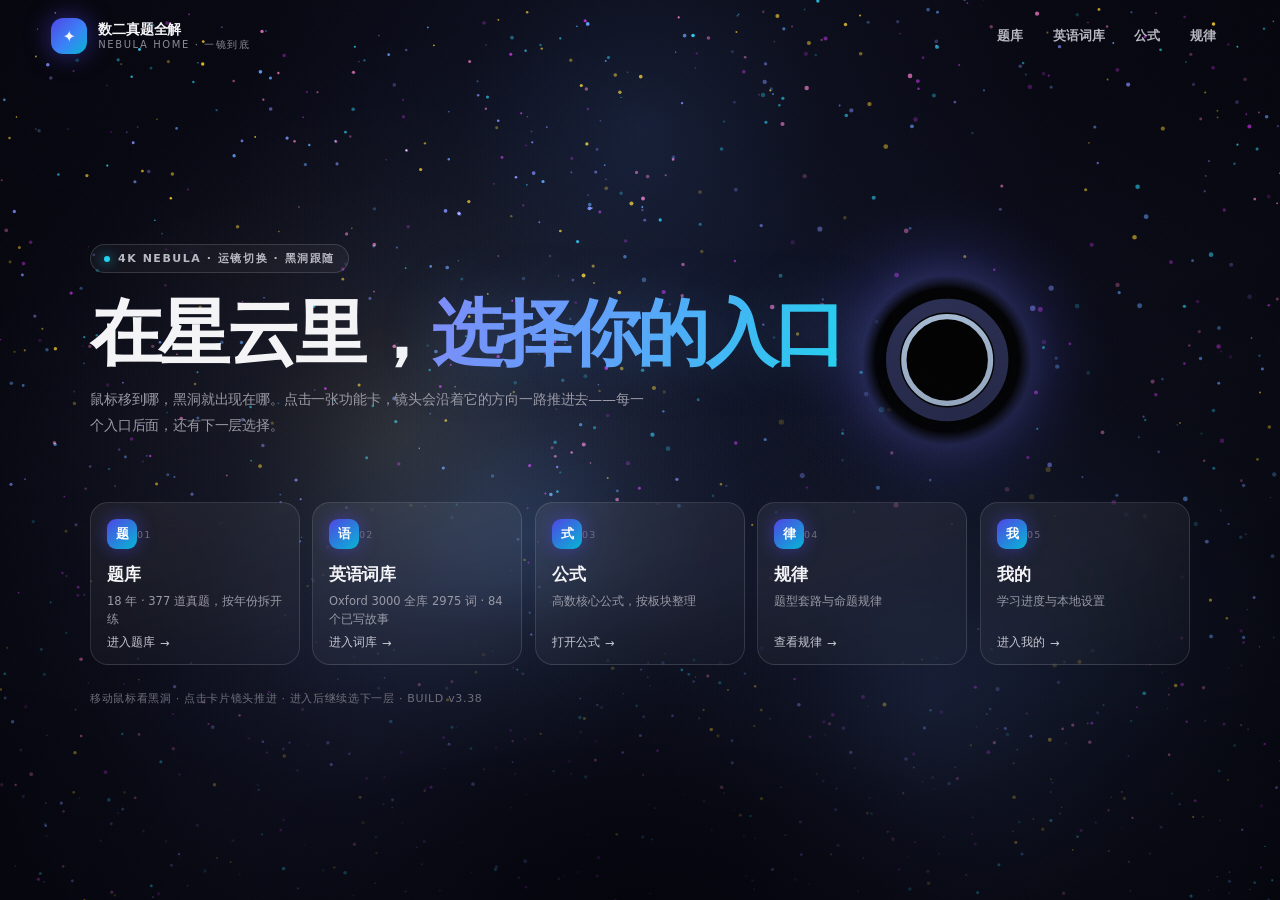
==== index.html @ bc9aef11 "update index.html" ====
﻿<!DOCTYPE html>
<html lang="zh-CN" data-theme="light" data-page-node-id="pwGLuGj4vZ8N4GtCxxHMiA">
<head data-page-node-id="gFS3rvq6ZfUEFjw7KSzPWn">
<meta charset="utf-8" data-page-node-id="GOS2fSkuzOBIo9ct5Fg2ix">
<script>
/* 首屏前应用品牌色，避免闪烁 */
try {
  var _r = localStorage.getItem('m2:ramp') || 'blue';
  document.documentElement.setAttribute('data-ramp', _r);
} catch (e) {}
</script>
<meta name="viewport" content="width=device-width,initial-scale=1,viewport-fit=cover,maximum-scale=1,user-scalable=no" data-page-node-id="2ZD0HTpYy9oUBCKgi2vy7E">
<meta name="theme-color" content="#F2F3F7" media="(prefers-color-scheme: light)" data-page-node-id="c2H9LJToaE8vhEKesCSxKH">
<meta name="theme-color" content="#000000" media="(prefers-color-scheme: dark)" data-page-node-id="i9DZph0P4dvnec9oAkMfem">
<meta name="apple-mobile-web-app-capable" content="yes" data-page-node-id="YOXAx83RA9HULzvr9KgK9o">
<meta name="apple-mobile-web-app-status-bar-style" content="default" data-page-node-id="5bymIeNZ6cUl89s6VFLykz">
<meta name="apple-mobile-web-app-title" content="数二真题" data-page-node-id="IDB2tzeprDj83qZpqayizY">
<meta name="format-detection" content="telephone=no" data-page-node-id="strEzTBV36GsEJBGzAsiQL">
<link rel="manifest" href="manifest.webmanifest" data-page-node-id="ENcnrc47eOpm3nzsFr4ufQ">
<link rel="apple-touch-icon" href="icon-180.png" data-page-node-id="adg3hc7WQvozhEjFHnbfkm">
<link rel="icon" href="icon-192.png" data-page-node-id="mNuWciq0r2tAoCzW98dOAV">
<title>数二真题全解</title>
<script src="deploy-mode.js"></script>
<script src="clean-url.js"></script>
<link rel="stylesheet" href="app.css" data-page-node-id="Y8EyH4viP9egMIhGjS7DBC">
<link rel="stylesheet" href="solver.css">
<link rel="stylesheet" href="solver-kb.css">
<link rel="stylesheet" href="problem-parse.css">
<link rel="stylesheet" href="ocr.css">
<link rel="stylesheet" href="ocr-proof.css">
<link rel="stylesheet" href="web.css">
<link rel="stylesheet" href="brand.css">
<link rel="stylesheet" href="tiku.css">
</head>
<body data-page-node-id="tKnbgTC3YgzZ5oI8AJeSBd">

<div id="app" data-page-node-id="ljxzcgISl9jbvaRBHnMYr1">

  <!-- ============ 顶部栏 ============ -->
  <header class="topbar" id="topbar" data-page-node-id="spyKovh9eLChLfXtSLlGRz">
    <div class="tb-row" data-page-node-id="mnscSUGHRKG6zFJ2EXZ8WC">
      <div class="tb-title" data-page-node-id="KhhY293XE8ljOBdDLp7WZl">
        <h1 id="pageTitle" data-page-node-id="cmwTQGFJoBJBdDs4rxyG3T">题库</h1>
        <p id="pageSub" data-page-node-id="SBGOBO9GOFha5SS5Kn2N6q">加载中…</p>
      </div>
      <button class="tb-btn" id="btnTheme" aria-label="切换主题" data-page-node-id="fboaUyZQ48b7Alot1Gs5rv">
        <svg class="ic-moon" viewBox="0 0 24 24" width="19" height="19" fill="none" stroke="currentColor" stroke-width="1.8" stroke-linecap="round" data-page-node-id="SK7XYL0eHnpjFV1aaklPEo">
          <path d="M21 12.8A9 9 0 1 1 11.2 3a7 7 0 0 0 9.8 9.8z" data-page-node-id="VlTciKv04JUmIUfifWeYzb"/>
        </svg>
        <svg class="ic-sun" viewBox="0 0 24 24" width="19" height="19" fill="none" stroke="currentColor" stroke-width="1.8" stroke-linecap="round" data-page-node-id="eKeiTT6FehJIBoY1AGG1AP">
          <circle cx="12" cy="12" r="4.2" data-page-node-id="yld2si9AR8Q6YPB3ADLiZT"/>
          <path d="M12 2.6v2.2M12 19.2v2.2M2.6 12h2.2M19.2 12h2.2M5.3 5.3l1.6 1.6M17.1 17.1l1.6 1.6M18.7 5.3l-1.6 1.6M6.9 17.1l-1.6 1.6" data-page-node-id="YME7JAmA0DHPRMOHJ99g4N"/>
        </svg>
      </button>
    </div>
    <div class="search" id="searchWrap" data-page-node-id="jJsCpvoOArLjNuOM4GjGJp">
      <svg viewBox="0 0 24 24" width="17" height="17" fill="none" stroke="currentColor" stroke-width="2" stroke-linecap="round" data-page-node-id="7IDW5rqx34c2F9P11iWrtV">
        <circle cx="11" cy="11" r="7" data-page-node-id="0q7ZJOhPBRzKqvvpaD47rd"/><path d="M20 20l-3.2-3.2" data-page-node-id="eq7umNrUnqchHIwcAb5RRW"/>
      </svg>
      <input id="searchInput" type="search" placeholder="搜题号、题型、知识点" autocomplete="off" enterkeyhint="search" data-page-node-id="rBDXMYFuFeqK7Rr4Bg8lbZ">
      <button id="searchClear" class="s-clear" aria-label="清空" data-page-node-id="xkHBWjJSamQIoWlGkgw6Q0">×</button>
    </div>
  </header>

  <!-- ============ 主内容区 ============ -->
  <main id="main" data-page-node-id="vWDA8JAXRZrbo3fsHvGHs6">

    <!-- ---------- 题库 ---------- -->
    <section class="page" id="page-tiku" data-page-node-id="NyAR2FhqbC59LFKc0FhkxC">
      <div class="subbar" id="subBar" data-page-node-id="rXxTHodPDozqtuhtm5s1xB"></div>
      <div class="chips" id="yearChips" data-page-node-id="PpEmHBxbwbOMzUCClFsEk3"></div>
      <div class="paper-bar" id="paperBar" hidden data-page-node-id="O5xWX51NMQQoeCT0XOoTDh">
        <span id="paperInfo" data-page-node-id="7ODdqJ3L4cTC6cwiysFSPX"></span>
        <button id="btnPaper" data-page-node-id="ts0dWzAR7kOpDa2aeyJZU1">整卷模拟</button>
      </div>
      <div id="listWrap" class="list" data-page-node-id="glhMaowulmnAFkAKiYttYb"></div>
      <div class="list-end" id="listEnd" data-page-node-id="j1Ba70QbFDnivwFj4mc0UF"></div>
    </section>

    <!-- ---------- 题型分类 ---------- -->
    <section class="page" id="page-type" hidden data-page-node-id="Y5PNKTEOSindkAodnhXdW2">
      <p class="lead" id="typeLead" data-page-node-id="LRjRaodukC7GLCdCWQpivi">按题型归类，每道题上方标出它考的知识点。</p>
      <div id="typeWrap" class="acc" data-page-node-id="JwGc76Tdyh95LG9gcCBEw5"></div>
    </section>

    <!-- ---------- 公式 ---------- -->
    <section class="page" id="page-formula" hidden data-page-node-id="TFUGRrWDKWaashNEjA9AaC">
      <p class="lead" id="formulaLead" data-page-node-id="uegJSXPR8KfTgQ7cA2hG5M">全部公式汇总，点开一组看全文。</p>
      <div id="chpBar" class="chp-bar" hidden>
        <div class="chp-srch">
          <svg viewBox="0 0 24 24" width="15" height="15" fill="none" stroke="currentColor" stroke-width="2" stroke-linecap="round"><circle cx="11" cy="11" r="7"/><path d="M20 20l-3.2-3.2"/></svg>
          <input id="chpSearch" type="search" autocomplete="off" placeholder="搜公式，如「换元」「中值定理」「特征值」">
          <button id="chpClear" class="chp-clr" hidden aria-label="清空">×</button>
        </div>
        <div id="chpBooks" class="chp-books"></div>
      </div>
      <div id="formulaWrap" class="acc" data-page-node-id="rUnWGfUhKVMozgbqoWWymQ"></div>
    </section>

    <!-- ---------- 规律 ---------- -->
    <section class="page" id="page-map" hidden data-page-node-id="yiCw2tI74OrICLfUfLDXCb">
      <p class="lead" data-page-node-id="qvbsgQTFVyDCw0cKmHYlZk">同一题位，历年都在换什么。看完就知道该练什么。</p>
      <div id="mapWrap" data-page-node-id="jbN3D7MvM7hrTJ96Jg9unl"></div>
      <h2 class="sec-title" data-page-node-id="zOvYSceGJ3Dt7ZF7gm1TOj">历年观察</h2>
      <div id="insightWrap" class="insights" data-page-node-id="BobN0OSC67xlcUIiuKY6Jl"></div>
    </section>

    <!-- ---------- 解题 ---------- -->
    <section class="page" id="page-solver" hidden>
      <div class="v-hero">
        <div class="v-eyebrow"><span class="v-pulse"></span>MathSolver Engine · 浏览器本地计算</div>
        <h2 class="v-title">把题目丢进来，<br><span class="v-grad">步骤、考点、公式</span>一起给你</h2>
        <p class="v-sub">任何算式都能算：加减乘除、根号、方程、求导、积分、极限、化简。中文口语直接写，例如「解方程 2x+3=7」「∫_0^1 x^2 dx」。下方有符号键盘，不用打字也能输入根号和积分号。</p>
      </div>

      <div class="v-panel v-composer">
        <div class="ms-mode-switch" id="msModeSwitch">
          <button type="button" class="on" data-mode="single">单个算式<small>一行，直接算</small></button>
          <button type="button" data-mode="whole">整道题<small>粘整段，自动拆小问</small></button>
        </div>
        <div class="v-panel-head">
          <span class="v-label" id="msInputLabel">题目输入</span>
          <span class="v-kbd">Ctrl + Enter</span>
        </div>
        <textarea id="msInput" class="v-textarea" rows="4" spellcheck="false"
          placeholder="例：\lim_{x\to0}\frac{\sin x-x}{x^3}   或   求 ∫_0^1 x^2 e^x dx"></textarea>
        <div class="v-examples" id="msExamples"></div>
        <div class="v-actions">
          <button id="msSolve" class="v-btn v-btn-primary" type="button">
            <svg viewBox="0 0 24 24" width="16" height="16" fill="none" stroke="currentColor" stroke-width="2" stroke-linecap="round" stroke-linejoin="round"><path d="M5 12h14"/><path d="M13 6l6 6-6 6"/></svg>
            解题
          </button>
          <button id="msClear" class="v-btn v-btn-ghost" type="button">清空</button>
          <span id="msStatus" class="v-status"></span>
        </div>
      </div>

      <div id="msWholeResult" hidden>
        <div class="v-panel">
          <div class="v-panel-head">
            <span class="v-label">整题解析</span>
            <span class="v-note" id="msWholeNote"></span>
          </div>
          <div id="msWholeSummary" class="ms-summary" hidden></div>
          <div id="msWholeBlocks" class="ms-blocks"></div>
        </div>
      </div>

      <div id="msResult" hidden>
        <div class="v-panel v-answer">
          <div class="v-answer-top">
            <div class="v-badges">
              <span id="msKind" class="ms-badge chip-kind"></span>
              <span id="msMode" class="ms-badge mode"></span>
            </div>
            <button id="msCopy" class="v-copy" type="button" hidden>复制</button>
          </div>
          <div class="v-answer-label">答案</div>
          <div id="msAnswer" class="v-answer-body"></div>
          <div id="msMeta" class="v-meta"></div>
        </div>

        <div class="v-panel" id="msMethodCard" hidden>
          <div class="v-panel-head"><span class="v-label">方法选择</span></div>
          <div id="msMethod" class="v-method"></div>
        </div>

        <div class="v-panel" id="msStepsCard" hidden>
          <div class="v-panel-head"><span class="v-label">解题步骤</span><span class="v-note" id="msStepNote"></span></div>
          <div id="msSteps" class="v-steps"></div>
        </div>

        <div class="v-panel" id="msTagsCard" hidden>
          <div class="v-panel-head"><span class="v-label">考点 / 公式</span></div>
          <div id="msTags" class="v-tags"></div>
        </div>

        <div class="v-alert v-alert-warn" id="msWarnCard" hidden>
          <div class="v-alert-title">注意</div>
          <ul id="msWarns"></ul>
        </div>

        <div class="v-alert v-alert-err" id="msErrCard" hidden>
          <div class="v-alert-title">未能求解</div>
          <p id="msErr"></p>
        </div>

        <div class="v-panel" id="msHintCard" hidden>
          <div class="v-panel-head"><span class="v-label">思路提示</span><span class="v-note">参考，非严格证明</span></div>
          <div id="msHint" class="v-hint"></div>
        </div>
      </div>

      <p class="v-footer-note">计算方式：<code id="msApiLabel">—</code> · 全部在浏览器本地完成，不联网也能算</p>
    </section>

    <!-- ---------- 我的 ---------- -->
    <section class="page" id="page-me" hidden data-page-node-id="6PhDUc6gYwfNfnacb6s9q3">
      <div class="prof-card" data-page-node-id="2gulF2kGitFhbVDyZSuAJz">
        <div class="ring" data-page-node-id="iK7D4BDtHPIOgKpYBAPLAi">
          <svg viewBox="0 0 100 100" width="92" height="92" data-page-node-id="Ht4B7eGQBdjUCfFACym9Lc">
            <circle cx="50" cy="50" r="42" fill="none" stroke="var(--line)" stroke-width="9" data-page-node-id="kGE7L1zhAQq4oTdmFB7ARl"/>
            <circle id="ringFg" cx="50" cy="50" r="42" fill="none" stroke="var(--accent)"
                    stroke-width="9" stroke-linecap="round" transform="rotate(-90 50 50)"
                    stroke-dasharray="264" stroke-dashoffset="264" data-page-node-id="ZLFcdYu29G7Y2oLDUWsVrM"/>
          </svg>
          <span id="ringTxt" data-page-node-id="iVLO9Nfy6sRmBMHoVCy1D6">0%</span>
        </div>
        <div class="prof-txt" data-page-node-id="yRAgugn5rMTT0qFjkMWB76">
          <p class="pt-num" data-page-node-id="Nxs7AAWzPxMKVzkOor3vAI"><b id="doneCount" data-page-node-id="IJauTIByeGgqVZtnOX1mIR">0</b> / <span id="totalNum" data-page-node-id="Tp81332BUrUXQ563GVpvxF">0</span> 题已掌握</p>
          <p class="pt-sub" id="profSub" data-page-node-id="z6Glg2qllRSNrH6KjJWSJR">从第一道开始</p>
        </div>
      </div>

      <h2 class="sec-title" data-page-node-id="aJZxzAeqnhL5On3PCg5iEM">资料</h2>
      <div class="grp" data-page-node-id="wyZFnTND5aGzMDZAFgrxAH">
        <button class="row row-tap" id="btnWords">
          <span>生词本<em class="ver" id="wordCnt">点词自动收录</em></span>
          <svg viewBox="0 0 24 24" width="18" height="18" fill="none" stroke="currentColor" stroke-width="1.9" stroke-linecap="round"><path d="M9 18l6-6-6-6"/></svg>
        </button>
        <a class="row row-tap" href="review.html" data-page-node-id="UUzMnC0tBC1Ze1ArLX1BWV">
          <span data-page-node-id="TR5HZ36sfzvMcVduHX0CIW">六年复盘<em class="ver" data-page-node-id="MXksPyZw9fC24scBPxebgu">白话讲解 · 踩坑提醒 · 8 个题族</em></span>
          <svg viewBox="0 0 24 24" width="18" height="18" fill="none" stroke="currentColor" stroke-width="1.9" stroke-linecap="round" data-page-node-id="k4SsA8RODOQP2I9MAE3AH6"><path d="M9 18l6-6-6-6" data-page-node-id="CbgD8F2XtOkUy9rPkODyge"/></svg>
        </a>
      </div>

      <h2 class="sec-title" data-page-node-id="CJABNDAV9wjBZQOuEIsbCg">设置</h2>
      <div class="grp" data-page-node-id="wuY3qA71BCumOdfV63070e">
        <div class="row" data-page-node-id="ifJgy6uYfo4Rv7QIOv1BDe">
          <span data-page-node-id="lAVvtwYrFSlDIMPVizBzEV">外观</span>
          <div class="seg" id="segTheme" data-page-node-id="9LlENsXJtDtTe73jXXUZ1N">
            <button data-v="light" data-page-node-id="EMd3hCrjatCP0lCenLFfox">浅色</button>
            <button data-v="dark" data-page-node-id="ROR7K6lryqD9rhcGe6FCjk">深色</button>
            <button data-v="auto" data-page-node-id="SJyqh21uMlKVBVUm6QaiFd">跟随</button>
          </div>
        </div>
        <div class="row" data-page-node-id="URImWBk12MC1suUzGNVjyz">
          <span data-page-node-id="UCdP4D6DCOKdFgdgMaxWAh">正文字号</span>
          <div class="seg" id="segFont" data-page-node-id="lJfkcly7cfejzEhGUkkvGk">
            <button data-v="s" data-page-node-id="oUaUuHt9tevDBJiimBIBY6">小</button>
            <button data-v="m" data-page-node-id="mwA4jGJGnf7PM8tfGIZaaS">中</button>
            <button data-v="l" data-page-node-id="2mrVr8rINeKHbGxkUEWxm9">大</button>
          </div>
        </div>
      </div>

      <div class="grp" data-page-node-id="WbDBwEMOlpoayN7yLHJAjz">
        <button class="row row-tap" id="btnInstall" data-page-node-id="5aNdCMYtgmh1rDqcuXFEbJ">
          <span id="installLbl" data-page-node-id="l0lhKL6Umsh1IUbM8EAw7R">安装到手机桌面</span>
          <svg viewBox="0 0 24 24" width="18" height="18" fill="none" stroke="currentColor" stroke-width="1.9" stroke-linecap="round" data-page-node-id="wiZCHMKkTfG4M7EvT7IFXB"><path d="M9 18l6-6-6-6" data-page-node-id="HsELmO62gsPBdfbXcPRn53"/></svg>
        </button>
        <button class="row row-tap" id="btnUpdate" data-page-node-id="DPUbegUAvXBTQfzdcxNPbo">
          <span data-page-node-id="I5KYlCJRyRf06ECtillKeF">检查更新<em class="ver" id="verTxt" data-page-node-id="4BL6q7h01nHjGGQgibFnUi"></em></span>
          <svg viewBox="0 0 24 24" width="18" height="18" fill="none" stroke="currentColor" stroke-width="1.9" stroke-linecap="round" data-page-node-id="2lmViuPs83GX6wgUz22ilP"><path d="M9 18l6-6-6-6" data-page-node-id="2uvfuHPqHNLl8xMxisdyFb"/></svg>
        </button>
        <button class="row row-tap" id="btnReset" data-page-node-id="lZ5XrvqVmYxEhzWeb4CYIs">
          <span data-page-node-id="gMcY9HDBmwhkzC03yxzHwI">清空掌握记录</span>
          <svg viewBox="0 0 24 24" width="18" height="18" fill="none" stroke="currentColor" stroke-width="1.9" stroke-linecap="round" data-page-node-id="pUvUbzLhPFwy0cXxPfZEGa"><path d="M9 18l6-6-6-6" data-page-node-id="EAXCCPHDmwKJeeDCPZx7Yu"/></svg>
        </button>
      </div>

      <div class="install-tip" id="installTip" hidden data-page-node-id="ZJ7voZbaeCIJyKNoCUb7lt"></div>

      <p class="foot-note" data-page-node-id="QuG3npGCex6yXA1MXEVcmH">题库覆盖数学（2008–2025 年，377 题）、政治（2010–2024 年，570 题）与英语二（2018 年起）全部试题。<br data-page-node-id="rG6HcXEMXYnvmEwjqdbrnc">如发现某题与原卷不符，以原卷为准。</p>
    </section>

  </main>

  <!-- ============ 底部导航 ============ -->
  <nav class="tabbar" id="tabbar" data-page-node-id="XttCu9p7LH0bhxTpa051oi">
    <button class="tab on" data-tab="tiku" data-page-node-id="B7D0K8PJe5v08WuO1GLr7R">
      <svg viewBox="0 0 24 24" fill="none" stroke="currentColor" stroke-width="1.9" stroke-linecap="round" stroke-linejoin="round" data-page-node-id="VXdzcmWOZ9D2nZvcTapuuW"><path d="M4 5.5A1.5 1.5 0 0 1 5.5 4H10v16H5.5A1.5 1.5 0 0 1 4 18.5z" data-page-node-id="D3S36pI7PtwLxsVCUP99Ss"/><path d="M14 4h4.5A1.5 1.5 0 0 1 20 5.5v13A1.5 1.5 0 0 1 18.5 20H14z" data-page-node-id="PIKgsJCCdAcNXNgBB71xNC"/></svg>
      <span data-page-node-id="cSMMmbTAQOSGYkPzEmHqMB">题库</span>
    </button>
    <button class="tab" data-tab="type" data-page-node-id="USsGOegE1NZLhFGklWT0LK">
      <svg viewBox="0 0 24 24" fill="none" stroke="currentColor" stroke-width="1.9" stroke-linecap="round" stroke-linejoin="round" data-page-node-id="KGd5AsVgYbps54QfcCJW1H"><rect x="3" y="3" width="7.5" height="7.5" rx="1.6" data-page-node-id="KURgWcIGSrKVNYfZTfimkd"/><rect x="13.5" y="3" width="7.5" height="7.5" rx="1.6" data-page-node-id="ny2sfn59GxgsjEwDVCBxoY"/><rect x="3" y="13.5" width="7.5" height="7.5" rx="1.6" data-page-node-id="8YNDLVgsd6xvKS9jKZQwoW"/><rect x="13.5" y="13.5" width="7.5" height="7.5" rx="1.6" data-page-node-id="o1JFCIumhdjnv9zJbNhXDe"/></svg>
      <span data-page-node-id="AxtLg1WSSwDchBoVCjO4Ad">题型</span>
    </button>
    <button class="tab" data-tab="formula" data-page-node-id="eq0IpF4qczOAe7cNgwYbQk">
      <svg viewBox="0 0 24 24" fill="none" stroke="currentColor" stroke-width="1.9" stroke-linecap="round" stroke-linejoin="round" data-page-node-id="GN59iMh9q8m3f5R4qyRkNx"><path d="M9 4l-4 8 4 8" data-page-node-id="XpDy0QXfrqeqC44mX7pOLQ"/><path d="M15 4l4 8-4 8" data-page-node-id="WlThGLk5VnWssF49jjTbi8"/></svg>
      <span data-page-node-id="qElq2G3eFEkUaOf4R9sJMz">公式</span>
    </button>
    <button class="tab" data-tab="map" data-page-node-id="4NvVGlP4FELTTCn2TMdVm0">
      <svg viewBox="0 0 24 24" fill="none" stroke="currentColor" stroke-width="1.9" stroke-linecap="round" stroke-linejoin="round" data-page-node-id="TGtKzdQ4TUkmNBFJqECkSp"><rect x="3" y="4" width="18" height="16" rx="2" data-page-node-id="3rQsqGeRQRZaKn4SLN7btl"/><path d="M3 9h18M9 9v11" data-page-node-id="1UlrXFlk2EqpDmFZEZZTgl"/></svg>
      <span data-page-node-id="kxrVsdvt8EoTKTIAHCO8hF">规律</span>
    </button>
    <button class="tab" data-tab="solver">
      <svg viewBox="0 0 24 24" fill="none" stroke="currentColor" stroke-width="1.9" stroke-linecap="round" stroke-linejoin="round"><rect x="4" y="3" width="16" height="18" rx="2.2"/><path d="M8 7.2h8M8 11.2h2.2M13.8 11.2H16M8 15.2h2.2M13.8 15.2H16"/></svg>
      <span>解题</span>
    </button>
    <button class="tab" data-tab="me" data-page-node-id="4tB8hBfKxCZrwWpvz0ZGS1">
      <svg viewBox="0 0 24 24" fill="none" stroke="currentColor" stroke-width="1.9" stroke-linecap="round" stroke-linejoin="round" data-page-node-id="7H1GICB6ZUukaCkIbkzEin"><circle cx="12" cy="8" r="3.6" data-page-node-id="ujna4Pq5bSHkz44VGP7R2H"/><path d="M4.5 20a7.5 7.5 0 0 1 15 0" data-page-node-id="SEhmLrh4BbUHhP0c2g8WQ0"/></svg>
      <span data-page-node-id="s0nCkUvTcIvQH3XjwrfpcL">我的</span>
    </button>
  </nav>

  <!-- ============ 题目详情 ============ -->
  <div id="detail" class="detail" aria-hidden="true" data-page-node-id="JAkfExwjzJgwSDXyXZqwkY">
    <header class="dbar" data-page-node-id="oBWMF0tra28D71wQRZsS0a">
      <button id="dBack" class="dback" aria-label="返回" data-page-node-id="e09D9VW1HT1n9fUNCDAwfC">
        <svg viewBox="0 0 24 24" width="24" height="24" fill="none" stroke="currentColor" stroke-width="2.1" stroke-linecap="round" stroke-linejoin="round" data-page-node-id="9VFGQPrywLZkWpFMcA5Qjq"><path d="M15 18l-6-6 6-6" data-page-node-id="Z13OrwjX3rDLYNkSGsTLwC"/></svg>
      </button>
      <span id="dNo" class="dno" data-page-node-id="wV0nwi4xfrzY2F7NFCgsR6">—</span>
      <button id="dMark" class="dmark" aria-label="标记已掌握" data-page-node-id="csHPsPIFIYTY0r84sRv1UD">
        <svg viewBox="0 0 24 24" width="21" height="21" fill="none" stroke="currentColor" stroke-width="2" stroke-linecap="round" stroke-linejoin="round" data-page-node-id="OKrBdiTi7vhDWERgT3iN09"><path d="M4.5 12.5l5 5 10-11" data-page-node-id="UcuVDKUKFh9DZLs93lQCyM"/></svg>
      </button>
    </header>
    <div class="dscroll" id="dScroll" data-page-node-id="omTaea7is77NQEz4qiubDA">
      <div id="dContent" class="dcontent" data-page-node-id="GW6kOMjaD9mC1sdizKHNAB"></div>
      <div class="dnave" id="dNav" data-page-node-id="pqAHHAfMZPVLvEcT4bFWEK"></div>
    </div>
  </div>

  <!-- ============ 整卷模式 ============ -->
  <div id="paper" class="detail paper-view" aria-hidden="true" data-page-node-id="cpijGLPgWfUC0VbMxHJFxh">
    <header class="dbar" data-page-node-id="zAODgkJ2F0uNIFBbG6YB6J">
      <button id="pBack" class="dback" aria-label="返回" data-page-node-id="YUWjeWIYcVRCyXCbnMXYYd">
        <svg viewBox="0 0 24 24" width="24" height="24" fill="none" stroke="currentColor" stroke-width="2.1" stroke-linecap="round" stroke-linejoin="round" data-page-node-id="r2d7KGwCbsIGirA3uj9OBU"><path d="M15 18l-6-6 6-6" data-page-node-id="wBKbPf3jCsXmCQsFTZE6Db"/></svg>
      </button>
      <span id="pTitle" class="dno" data-page-node-id="0BBkFp7DG1UF47aOEJhCjE">整卷</span>
      <button id="pAll" class="pall" aria-label="展开全部" data-page-node-id="NXnvkPd20HMELz6Jqqud2Q">全展开</button>
    </header>
    <div class="dscroll" id="pScroll" data-page-node-id="bQZHdVWP3PMaVTAAAcubSE">
      <div id="pBody" class="pbody" data-page-node-id="98erjZys59VZC58Z83Esjb"></div>
    </div>
  </div>

  <!-- ============ 词卡 ============ -->
  <div id="wSheet" class="wsheet" aria-hidden="true">
    <div class="ws-mask"></div>
    <div class="ws-card">
      <div class="ws-bar"></div>
      <div class="ws-head">
        <div class="ws-tit"><b id="wsWord">word</b><span id="wsPhon"></span></div>
        <button id="wsClose" class="ws-close" aria-label="关闭">×</button>
      </div>
      <div id="wsBody" class="ws-body"></div>
      <div class="ws-foot"><button id="wsAdd" class="ws-add">＋ 生词本</button></div>
    </div>
  </div>

</div>

<script>
window.MathJax = {
  tex: {
    inlineMath: [['$', '$']],
    displayMath: [['$$', '$$']],
    processEscapes: true
  },
  svg: { fontCache: 'global', scale: 1.02 },
  options: { enableMenu: false, skipHtmlTags: ['script','noscript','style','textarea','pre','code'] },
  startup: { typeset: false }
};
</script>
<script src="vendor/mathjax-tex-svg.js"></script>
<script src="bg.js"></script>
<script src="web.js"></script>
<script src="brand.js"></script>
<script src="app.js"></script>
<script src="vendor/math.js"></script>
<script src="vendor/nerdamer.js"></script>
<script src="solver-core.js"></script>
<script src="vendor/tesseract/tesseract.min.js"></script>
<script src="ocr.js"></script>
<script src="choice-parse.js"></script>
<script src="problem-parse.js"></script>
<script src="solver-kb.js"></script>
<script src="solver.js"></script>
<script src="tiku.js"></script>
<script>
if ('serviceWorker' in navigator) {
  window.addEventListener('load', function () {
    navigator.serviceWorker.register('sw.js' + (location.search || '')).catch(function () {});
  });
}
</script>
</body>
</html>
---- app.css ----
/* ============================================================
   数二解答题 · App 样式
   ============================================================ */

:root{
  --bg:#F2F3F7;
  --bg2:#FFFFFF;
  --card:#FFFFFF;
  --ink:#14161C;
  --ink2:#5C6170;
  --ink3:#949AA6;
  --line:#E6E8EE;
  --line2:#F0F1F5;
  --accent:#2563EB;
  --accent-ink:#1D4ED8;
  --accent-soft:#EDF2FF;
  --answer:#0E7A5F;
  --answer-soft:#E9F7F1;
  --kp:#A97A08;
  --kp-soft:rgba(214,166,32,.20);
  --kp-line:rgba(180,138,20,.34);
  --shadow:0 1px 2px rgba(16,24,40,.04), 0 10px 26px -16px rgba(16,24,40,.16);
  --shadow-sm:0 1px 2px rgba(16,24,40,.05);
  --r:16px;
  --r-s:12px;
  --fs:15.5px;
  --safe-b:env(safe-area-inset-bottom,0px);
  --safe-t:env(safe-area-inset-top,0px);
  --tabh:58px;
  --toph:0px;
}

[data-theme="dark"]{
  --bg:#000000;
  --bg2:#1C1C1E;
  --card:#1C1C1E;
  --ink:#F2F2F7;
  --ink2:#A6A6AE;
  --ink3:#71717A;
  --line:#2C2C2E;
  --line2:#242426;
  --accent:#6B9BFF;
  --accent-ink:#8FB4FF;
  --accent-soft:#17233C;
  --answer:#4ADE9E;
  --answer-soft:#13291F;
  --kp:#E7B84C;
  --kp-soft:rgba(231,184,76,.20);
  --kp-line:rgba(231,184,76,.34);
  --shadow:none;
  --shadow-sm:none;
}

*{box-sizing:border-box;-webkit-tap-highlight-color:transparent;}
html{-webkit-text-size-adjust:100%;overflow-x:hidden;}
body{
  margin:0;background:var(--bg);color:var(--ink);
  font-family:-apple-system,BlinkMacSystemFont,"PingFang SC","HarmonyOS Sans SC","MiSans","Hiragino Sans GB","Microsoft YaHei",system-ui,sans-serif;
  font-size:var(--fs);line-height:1.72;
  -webkit-font-smoothing:antialiased;
  overscroll-behavior-y:none;
}
button{font-family:inherit;color:inherit;border:0;background:none;padding:0;cursor:pointer;font-size:inherit;}
h1,h2,h3,p{margin:0;}
b,strong{font-weight:650;}

#app{
  display:flex;flex-direction:column;
  height:100dvh;height:100vh;
  position:relative;
  overflow:hidden;
}

/* ---------------- 顶部栏 ---------------- */
.topbar{
  flex:none;z-index:20;
  padding:calc(var(--safe-t) + 14px) 18px 10px;
  background:color-mix(in srgb, var(--bg) 88%, transparent);
  -webkit-backdrop-filter:saturate(180%) blur(20px);
  backdrop-filter:saturate(180%) blur(20px);
  position:relative;
}
.topbar::after{
  content:"";position:absolute;left:0;right:0;bottom:-1px;height:1px;
  background:var(--line);opacity:0;transition:opacity .2s;
}
.topbar.scrolled::after{opacity:1;}
.tb-row{display:flex;align-items:flex-start;justify-content:space-between;gap:12px;}
.tb-title h1{
  font-size:26px;line-height:1.15;font-weight:760;letter-spacing:-.02em;
}
.tb-title p{
  margin-top:3px;font-size:12.5px;color:var(--ink3);letter-spacing:.01em;
}
.tb-btn{
  width:38px;height:38px;flex:none;border-radius:50%;
  display:flex;align-items:center;justify-content:center;
  background:var(--card);color:var(--ink2);
  box-shadow:var(--shadow-sm);
  border:1px solid var(--line);
  transition:transform .15s;
}
.tb-btn:active{transform:scale(.92);}
.tb-btn .ic-sun{display:none;}
[data-theme="dark"] .tb-btn .ic-moon{display:none;}
[data-theme="dark"] .tb-btn .ic-sun{display:block;}

/* 搜索 */
.search{
  display:none;align-items:center;gap:7px;
  margin-top:11px;height:38px;padding:0 11px;
  background:var(--card);border:1px solid var(--line);
  border-radius:11px;color:var(--ink3);
  box-shadow:var(--shadow-sm);
}
.search.on{display:flex;}
.search input{
  flex:1;min-width:0;border:0;background:none;outline:none;
  font-size:14.5px;color:var(--ink);font-family:inherit;
}
.search input::-webkit-search-cancel-button{display:none;}
.s-clear{
  width:20px;height:20px;border-radius:50%;flex:none;display:none;
  align-items:center;justify-content:center;
  background:var(--line);color:var(--ink2);font-size:14px;line-height:1;
}
.s-clear.on{display:flex;}

/* ---------------- 主滚动区 ---------------- */
main{
  flex:1;min-height:0;overflow-y:auto;overflow-x:hidden;
  -webkit-overflow-scrolling:touch;overscroll-behavior-y:contain;
  padding-bottom:calc(var(--tabh) + var(--safe-b) + 18px);
}
.page{padding:0 18px;animation:pageIn .26s cubic-bezier(.32,.72,0,1) both;}
@keyframes pageIn{from{opacity:0;transform:translateY(6px)}to{opacity:1;transform:none}}

.lead{
  font-size:13.5px;color:var(--ink3);line-height:1.75;
  padding:2px 2px 14px;
}
.sec-title{
  font-size:13px;font-weight:700;color:var(--ink3);
  letter-spacing:.06em;margin:26px 2px 10px;
}

/* ---------------- 年份筛选 ---------------- */
.chips{
  display:flex;gap:8px;overflow-x:auto;padding:4px 18px 14px;
  margin:0 -18px;scrollbar-width:none;
  -webkit-overflow-scrolling:touch;
}
.chips::-webkit-scrollbar{display:none;}
.chip{
  flex:none;height:33px;padding:0 15px;border-radius:17px;
  background:var(--card);border:1px solid var(--line);
  font-size:13.5px;font-weight:550;color:var(--ink2);
  display:flex;align-items:center;gap:5px;
  transition:all .18s;
  box-shadow:var(--shadow-sm);
}
.chip .n{font-size:11.5px;color:var(--ink3);font-variant-numeric:tabular-nums;}
.chip.on{
  background:var(--accent);border-color:var(--accent);color:#fff;
  box-shadow:0 4px 14px -4px color-mix(in srgb, var(--accent) 60%, transparent);
}
.chip.on .n{color:rgba(255,255,255,.78);}
.chip:active{transform:scale(.96);}

/* ---------------- 题目列表 ---------------- */
.list{display:flex;flex-direction:column;gap:9px;}
.grp-head{
  display:flex;align-items:baseline;gap:7px;
  font-size:12.5px;font-weight:700;color:var(--ink3);
  letter-spacing:.07em;padding:15px 4px 1px;
}
.grp-head:first-child{padding-top:2px;}
.grp-head span{font-size:11px;font-weight:500;opacity:.75;letter-spacing:.02em;}

.qcard{
  display:flex;align-items:center;gap:12px;
  padding:12px 13px 12px 14px;
  background:var(--card);border-radius:var(--r);
  box-shadow:var(--shadow);
  border:1px solid transparent;
  text-align:left;width:100%;
  transition:transform .15s, opacity .2s;
  position:relative;overflow:hidden;
}
[data-theme="dark"] .qcard{border-color:var(--line);}
.qcard:active{transform:scale(.985);}
.qcard.done{opacity:.62;}

.qno{
  flex:none;width:40px;height:42px;border-radius:11px;
  background:var(--accent-soft);
  display:flex;flex-direction:column;align-items:center;justify-content:center;
  color:var(--accent);line-height:1;
}
.qno b{font-size:17px;font-weight:750;font-variant-numeric:tabular-nums;letter-spacing:-.02em;}
.qno span{font-size:10px;margin-top:3px;opacity:.7;font-variant-numeric:tabular-nums;}

.qmid{flex:1;min-width:0;}
.qt{
  font-size:15.5px;font-weight:600;line-height:1.35;
  display:-webkit-box;-webkit-line-clamp:2;-webkit-box-orient:vertical;
  overflow:hidden;
}
.qm{
  display:flex;align-items:center;gap:6px;margin-top:5px;
  font-size:11.5px;color:var(--ink3);flex-wrap:wrap;
}
.tg{
  padding:1.5px 7px;border-radius:5px;
  background:var(--line2);color:var(--ink2);font-weight:550;
}
[data-theme="dark"] .tg{background:#26262A;}
.dot{width:2.5px;height:2.5px;border-radius:50%;background:var(--ink3);opacity:.5;}

.qstat{
  flex:none;width:22px;height:22px;border-radius:50%;
  display:flex;align-items:center;justify-content:center;
  color:transparent;
}
.qstat svg{width:14px;height:14px;opacity:0;transition:opacity .2s;}
.qcard.done .qstat{color:#fff;background:var(--answer);}
.qcard.done .qstat svg{opacity:1;}
.qcard.done .qstat svg{opacity:1;width:13px;height:13px;}

.empty{
  padding:60px 20px;text-align:center;color:var(--ink3);font-size:14px;line-height:1.9;
}
.list-end{
  text-align:center;font-size:11.5px;color:var(--ink3);
  padding:26px 0 8px;letter-spacing:.04em;opacity:.75;
}

/* ---------------- 公式手风琴 ---------------- */
.acc{display:flex;flex-direction:column;gap:10px;}
.acc-item{
  background:var(--card);border-radius:var(--r);
  box-shadow:var(--shadow);overflow:hidden;
  border:1px solid transparent;
}
[data-theme="dark"] .acc-item{border-color:var(--line);}
.acc-head{
  display:flex;align-items:center;gap:11px;
  padding:15px 16px;width:100%;text-align:left;
}
.acc-ic{
  flex:none;width:32px;height:32px;border-radius:9px;
  background:var(--accent-soft);color:var(--accent);
  display:flex;align-items:center;justify-content:center;
  font-size:15px;font-weight:700;
}
.acc-tt{flex:1;font-size:15px;font-weight:600;line-height:1.35;}
.acc-ct{font-size:11.5px;color:var(--ink3);font-variant-numeric:tabular-nums;}
.acc-ar{
  flex:none;color:var(--ink3);transition:transform .24s cubic-bezier(.32,.72,0,1);
}
.acc-item.open .acc-ar{transform:rotate(90deg);}
.acc-body{
  display:grid;grid-template-rows:0fr;
  transition:grid-template-rows .28s cubic-bezier(.32,.72,0,1);
}
.acc-item.open .acc-body{grid-template-rows:1fr;}
.acc-inner{overflow:hidden;}
.acc-list{
  margin:0;padding:0 16px 16px 16px;list-style:none;counter-reset:f;
}
.acc-list li{
  position:relative;padding:9px 0 9px 26px;
  border-top:1px solid var(--line2);
  font-size:14.5px;line-height:1.95;
}
.acc-list li::before{
  counter-increment:f;content:counter(f);
  position:absolute;left:0;top:12px;
  font-size:10.5px;font-weight:700;color:var(--accent);
  width:17px;height:17px;border-radius:5px;background:var(--accent-soft);
  display:flex;align-items:center;justify-content:center;
  font-variant-numeric:tabular-nums;
}

/* ---------------- 规律页 ---------------- */
.map-card{
  background:var(--card);border-radius:var(--r);
  box-shadow:var(--shadow);padding:15px 16px 6px;margin-bottom:10px;
  border:1px solid transparent;
}
[data-theme="dark"] .map-card{border-color:var(--line);}
.map-head{display:flex;align-items:baseline;gap:9px;padding-bottom:11px;}
.map-no{
  font-size:19px;font-weight:780;color:var(--accent);
  font-variant-numeric:tabular-nums;letter-spacing:-.02em;
}
.map-role{font-size:13.5px;color:var(--ink2);font-weight:550;line-height:1.4;}
.map-row{
  display:flex;gap:10px;padding:8px 0;
  border-top:1px solid var(--line2);align-items:baseline;
}
.map-y{
  flex:none;width:38px;font-size:12px;color:var(--ink3);
  font-variant-numeric:tabular-nums;font-weight:600;
}
.map-v{flex:1;font-size:14px;line-height:1.6;}
.map-v .hl{color:var(--accent);font-weight:600;}

.insights{display:flex;flex-direction:column;gap:10px;}
.ins{
  background:var(--card);border-radius:var(--r-s);
  padding:14px 15px;box-shadow:var(--shadow);
  border-left:3px solid var(--accent);
  border-top:1px solid transparent;border-right:1px solid transparent;border-bottom:1px solid transparent;
}
[data-theme="dark"] .ins{border-top-color:var(--line);border-right-color:var(--line);border-bottom-color:var(--line);}
.ins h3{font-size:14.5px;font-weight:650;margin-bottom:5px;display:flex;align-items:center;gap:7px;}
.ins h3 em{
  font-style:normal;font-size:10.5px;font-weight:700;letter-spacing:.04em;
  background:var(--accent);color:#fff;padding:1.5px 6px;border-radius:4px;
}
.ins p{font-size:13.8px;color:var(--ink2);line-height:1.8;}

/* ---------------- 我的 ---------------- */
.prof-card{
  display:flex;align-items:center;gap:18px;
  background:var(--card);border-radius:20px;
  padding:18px;box-shadow:var(--shadow);margin-top:4px;
  border:1px solid transparent;
}
[data-theme="dark"] .prof-card{border-color:var(--line);}
.ring{position:relative;flex:none;display:flex;align-items:center;justify-content:center;}
.ring svg{display:block;}
.ring span{
  position:absolute;font-size:18px;font-weight:750;
  font-variant-numeric:tabular-nums;letter-spacing:-.02em;
}
.prof-txt{flex:1;min-width:0;}
.pt-num{font-size:14.5px;color:var(--ink2);}
.pt-num b{font-size:22px;color:var(--ink);font-weight:760;font-variant-numeric:tabular-nums;}
.pt-sub{font-size:12.5px;color:var(--ink3);margin-top:4px;}

.grp{
  background:var(--card);border-radius:var(--r);
  overflow:hidden;box-shadow:var(--shadow);margin-bottom:10px;
  border:1px solid transparent;
}
[data-theme="dark"] .grp{border-color:var(--line);}
.row{
  display:flex;align-items:center;justify-content:space-between;
  padding:13px 16px;gap:12px;font-size:14.5px;
  border-bottom:1px solid var(--line2);
}
.row:last-child{border-bottom:0;}
.row-tap{width:100%;text-align:left;color:var(--ink);text-decoration:none;}
.row-tap:active{background:var(--line2);}
.row-tap svg{color:var(--ink3);}

.seg{
  display:flex;background:var(--line2);border-radius:9px;padding:2.5px;
  gap:2px;flex:none;
}
[data-theme="dark"] .seg{background:#26262A;}
.seg button{
  padding:5px 11px;border-radius:7px;font-size:12.5px;font-weight:550;
  color:var(--ink2);transition:all .18s;white-space:nowrap;
}
.seg button.on{background:var(--card);color:var(--ink);box-shadow:0 1px 3px rgba(0,0,0,.10);}
[data-theme="dark"] .seg button.on{background:#48484A;}

.foot-note{
  font-size:12px;color:var(--ink3);line-height:1.9;
  padding:18px 4px 10px;
}

/* ---------------- 详情页 ---------------- */
.detail{
  position:absolute;inset:0;z-index:60;
  background:var(--bg);
  display:flex;flex-direction:column;
  transform:translateX(100%);
  transition:transform .3s cubic-bezier(.32,.72,0,1);
  will-change:transform;
}
.detail.open{transform:none;}
.dbar{
  flex:none;display:flex;align-items:center;gap:8px;
  padding:calc(var(--safe-t) + 8px) 10px 8px;
  background:color-mix(in srgb, var(--bg) 88%, transparent);
  -webkit-backdrop-filter:saturate(180%) blur(20px);
  backdrop-filter:saturate(180%) blur(20px);
  border-bottom:1px solid var(--line);
}
.dback,.dmark{
  width:38px;height:38px;flex:none;border-radius:50%;
  display:flex;align-items:center;justify-content:center;
  color:var(--ink2);transition:transform .15s;
}
.dback:active,.dmark:active{transform:scale(.9);}
.dno{
  flex:1;text-align:center;font-size:14.5px;font-weight:650;
  font-variant-numeric:tabular-nums;letter-spacing:.01em;
}
.dmark{color:var(--ink3);}
.dmark.on{color:#fff;background:var(--answer);}

.dscroll{
  flex:1;min-height:0;overflow-y:auto;
  -webkit-overflow-scrolling:touch;overscroll-behavior-y:contain;
  padding:16px 18px calc(24px + var(--safe-b));
}
.dcontent{animation:dIn .3s cubic-bezier(.32,.72,0,1) both;}
@keyframes dIn{from{opacity:0;transform:translateY(8px)}to{opacity:1;transform:none}}

.dtitle{
  font-size:21px;font-weight:730;line-height:1.32;letter-spacing:-.01em;
  margin-bottom:9px;
}
.dmeta{display:flex;align-items:center;gap:7px;flex-wrap:wrap;font-size:12px;color:var(--ink3);margin-bottom:18px;}
.dmeta .tg{background:var(--accent-soft);color:var(--accent-ink);}

.blk-label{
  display:flex;align-items:center;gap:8px;
  font-size:11.5px;font-weight:700;letter-spacing:.08em;
  color:var(--ink3);margin:22px 0 9px;
}
.blk-label::after{content:"";flex:1;height:1px;background:var(--line);}

.stem-box{
  background:var(--card);border-radius:var(--r);
  padding:16px 16px;box-shadow:var(--shadow);
  font-size:15.5px;line-height:2.0;
  border:1px solid transparent;
}
[data-theme="dark"] .stem-box{border-color:var(--line);}

.fx-box{
  background:var(--card);border-radius:var(--r);
  padding:8px 16px;box-shadow:var(--shadow);
  border:1px solid transparent;
}
[data-theme="dark"] .fx-box{border-color:var(--line);}
.fx-box ol{margin:0;padding:0;list-style:none;counter-reset:g;}
.fx-box li{
  position:relative;padding:11px 0 11px 28px;
  border-bottom:1px solid var(--line2);
  font-size:14.5px;line-height:2.0;
}
.fx-box li:last-child{border-bottom:0;}
.fx-box li::before{
  counter-increment:g;content:counter(g);
  position:absolute;left:0;top:14px;
  width:19px;height:19px;border-radius:6px;
  background:var(--accent-soft);color:var(--accent);
  font-size:11px;font-weight:700;
  display:flex;align-items:center;justify-content:center;
  font-variant-numeric:tabular-nums;
}

/* 步骤：可勾选 */
.steps{display:flex;flex-direction:column;gap:9px;}
.step{
  display:flex;gap:11px;
  background:var(--card);border-radius:var(--r-s);
  padding:13px 14px;box-shadow:var(--shadow);
  border:1px solid transparent;
  transition:background .2s, opacity .2s;
  text-align:left;width:100%;
}
[data-theme="dark"] .step{border-color:var(--line);}
.step:active{transform:scale(.99);}
.step-num{
  flex:none;width:23px;height:23px;border-radius:8px;
  background:var(--accent-soft);color:var(--accent);
  font-size:11.5px;font-weight:750;
  display:flex;align-items:center;justify-content:center;
  margin-top:2px;font-variant-numeric:tabular-nums;
  transition:all .2s;
}
.step-txt{flex:1;min-width:0;font-size:14.5px;line-height:1.95;}
.step-txt b{color:var(--ink);font-weight:680;}
.step.tick .step-num{background:var(--answer);color:#fff;}
.step.tick .step-num::after{content:"✓";font-size:12px;}
.step.tick .step-num{font-size:0;}

.ans-box{
  background:var(--answer-soft);border-radius:var(--r);
  padding:15px 16px;position:relative;
  border:1px solid color-mix(in srgb, var(--answer) 22%, transparent);
  font-size:15.5px;line-height:2.05;
}
.ans-box .lbl{
  display:inline-block;font-size:10.5px;font-weight:750;letter-spacing:.1em;
  color:var(--answer);margin-bottom:7px;
}
.ans-box .v{color:var(--ink);}
.ans-box .note{
  display:block;margin-top:8px;padding-top:8px;
  border-top:1px dashed color-mix(in srgb, var(--answer) 40%, transparent);
  font-size:12.5px;line-height:1.85;color:var(--ink3);
}

/* ---------- 分析题 · 踩分点 ---------- */
.ans-box.kpbox{background:var(--card);border-color:var(--line);}
.kp-head{display:flex;align-items:center;gap:10px;margin:0 0 7px;}
.kp-sum{flex:1;font-size:12.2px;color:var(--ink3);}
.kp-sum b{color:var(--kp);font-variant-numeric:tabular-nums;}
.kp-toggle{
  flex:none;padding:5px 10px;border:1px solid var(--kp-line);border-radius:8px;
  color:var(--kp);font-size:11.8px;font-weight:600;line-height:1;
  background:var(--kp-soft);
}
.kp-toggle:active{opacity:.7;}
.kp-tip{
  margin:0 0 12px;padding:8px 10px;border-radius:9px;
  background:var(--kp-soft);border-left:2px solid var(--kp);
  font-size:11.8px;line-height:1.72;color:var(--ink2);
}
.kp-tip em{font-style:normal;font-weight:700;color:var(--kp);}
.ans-box .kpv{line-height:2.05;}
mark.kp{
  background:var(--kp-soft);color:var(--ink);font-weight:600;
  border-radius:3px;padding:1px 2px;box-decoration-break:clone;
  -webkit-box-decoration-break:clone;
  box-shadow:inset 0 -1px 0 var(--kp-line);
}
mark.kp .kpn{
  font-size:9px;font-weight:700;color:var(--kp);
  margin-left:1px;vertical-align:super;line-height:0;
}
.ans-box .kpo{transition:opacity .18s ease;}
.ans-box.only .kpo{opacity:.16;}
.ans-box.only mark.kp{background:var(--kp-soft);}

.kp-list{margin-top:15px;padding-top:12px;border-top:1px dashed var(--line);}
.kp-list-h{
  display:flex;align-items:baseline;justify-content:space-between;
  font-size:11.5px;color:var(--ink3);margin-bottom:6px;
}
.kp-list-h span:first-child{font-weight:650;color:var(--ink2);letter-spacing:.02em;}
.kp-prog b{color:var(--answer);font-variant-numeric:tabular-nums;}
.kp-list ol{list-style:none;margin:0;padding:0;}
.kp-item{
  display:grid;grid-template-columns:17px 15px 1fr auto;
  gap:2px 7px;align-items:start;
  padding:9px 6px 9px 0;border-bottom:1px solid var(--line2);
  border-radius:7px;transition:background .25s;
}
.kp-item:last-child{border-bottom:0;}
.kp-item.hit{background:var(--kp-soft);}
.kp-chk{
  width:17px;height:17px;margin-top:3px;
  display:flex;align-items:center;justify-content:center;
  border:1.4px solid var(--line);border-radius:50%;
  font-size:9.5px;line-height:1;color:#fff;background:transparent;
}
.kp-item.on .kp-chk{background:var(--answer);border-color:var(--answer);}
.kp-n{
  font-size:10.5px;font-weight:700;color:var(--kp);
  margin-top:3px;font-variant-numeric:tabular-nums;
}
.kp-t{font-size:13.9px;line-height:1.75;color:var(--ink);font-weight:550;}
.kp-item.on .kp-t{color:var(--ink2);}
.kp-p{
  font-size:11px;font-weight:650;color:var(--kp);
  white-space:nowrap;margin-top:4px;font-variant-numeric:tabular-nums;
}
.kp-b{
  grid-column:3/5;margin-top:3px;
  font-size:11.6px;line-height:1.68;color:var(--ink3);
  padding-left:8px;border-left:2px solid var(--line);
}

.dnave{
  display:grid;grid-template-columns:1fr 1fr;gap:10px;
  margin-top:30px;padding-top:18px;border-top:1px solid var(--line);
}
.navbtn{
  display:flex;align-items:center;gap:8px;
  background:var(--card);border-radius:12px;padding:12px 13px;
  box-shadow:var(--shadow);text-align:left;min-height:56px;
  border:1px solid transparent;
}
[data-theme="dark"] .navbtn{border-color:var(--line);}
.navbtn:active{transform:scale(.98);}
.navbtn[disabled]{opacity:.35;pointer-events:none;}
.navbtn.next{justify-content:flex-end;text-align:right;}
.navbtn .nl{font-size:10.5px;color:var(--ink3);display:block;letter-spacing:.04em;}
.navbtn .nv{
  font-size:13.5px;font-weight:600;display:block;margin-top:2px;
  overflow:hidden;text-overflow:ellipsis;white-space:nowrap;max-width:100%;
}
.navbtn svg{flex:none;color:var(--ink3);}

/* ---------------- Tab Bar ---------------- */
.tabbar{
  flex:none;display:flex;
  height:calc(var(--tabh) + var(--safe-b));
  padding-bottom:var(--safe-b);
  background:color-mix(in srgb, var(--bg2) 86%, transparent);
  -webkit-backdrop-filter:saturate(180%) blur(22px);
  backdrop-filter:saturate(180%) blur(22px);
  border-top:1px solid var(--line);
  z-index:30;
}
.tab{
  flex:1;display:flex;flex-direction:column;align-items:center;justify-content:center;
  gap:3px;color:var(--ink3);transition:color .18s;
}
.tab svg{width:23px;height:23px;transition:transform .22s cubic-bezier(.32,.72,0,1);}
.tab span{font-size:10.5px;font-weight:550;letter-spacing:.02em;}
.tab.on{color:var(--accent);}
.tab.on svg{transform:translateY(-1px);}
.tab:active svg{transform:scale(.9);}

/* ---------------- MathJax ---------------- */
mjx-container[jax="SVG"]{max-width:100%;}
mjx-container[jax="SVG"] svg{max-width:100%;height:auto;}
/* 正文里的长行内公式：MathJax 默认 display:inline，而 max-width 对行内元素无效，
   公式会顶满整行、把后面的句号挤到下一行。改成 inline-block 才能限宽。 */
.step-txt mjx-container,
.stem-box mjx-container,
.pq-stem mjx-container,
.fx-box li mjx-container,
.acc-list li mjx-container{
  display:inline-block;vertical-align:baseline;
  max-width:100%;
  /* 超宽公式不再整体等比缩小（会糊成一片），改为在公式内横向滚动 */
  overflow-x:auto;overflow-y:hidden;
  scrollbar-width:thin;vertical-align:middle;
}
.step-txt mjx-container svg,
.stem-box mjx-container svg,
.pq-stem mjx-container svg,
.fx-box li mjx-container svg,
.acc-list li mjx-container svg{max-width:none!important;}
.step-txt mjx-container::-webkit-scrollbar,
.stem-box mjx-container::-webkit-scrollbar,
.pq-stem mjx-container::-webkit-scrollbar{height:3px;}
.step-txt mjx-container::-webkit-scrollbar-thumb,
.stem-box mjx-container::-webkit-scrollbar-thumb{
  background:rgba(128,128,128,.45);border-radius:2px;}
mjx-container[jax="SVG"][display="true"]{margin:10px 0!important;overflow-x:auto;overflow-y:hidden;}
/* 答案卡（含订正说明）里的公式同样限宽：矩阵这类宽式子改为卡内横向滚动，不许撑破卡片 */
.ans-box mjx-container{
  display:inline-block;vertical-align:middle;max-width:100%;
  overflow-x:auto;overflow-y:hidden;scrollbar-width:thin;
}
.ans-box mjx-container svg{max-width:none!important;}
.ans-box mjx-container::-webkit-scrollbar{height:3px;}
.ans-box mjx-container::-webkit-scrollbar-thumb{background:rgba(128,128,128,.45);border-radius:2px;}
/* 正文里的独立公式：跟文字同流，避免公式后的标点被挤成孤行 */
.step-txt mjx-container[display="true"],
.fx-box li mjx-container[display="true"],
.stem-box mjx-container[display="true"],
.acc-list li mjx-container[display="true"]{
  display:inline-block;vertical-align:middle;
  margin:5px 0!important;
  /* 留出一点行末空间，公式后的句号就不会被挤到下一行 */
  max-width:calc(100% - 2.4em);
}
/* 超长公式：不再整体等比缩小（会糊），改为在公式内横向滚动 */
mjx-container.fxc{
  display:block!important;max-width:100%!important;
  overflow-x:auto;overflow-y:hidden;padding-bottom:4px;
  -webkit-overflow-scrolling:touch;scrollbar-width:thin;
}
mjx-container.fxc svg{max-width:none!important;}
mjx-container.fxc::-webkit-scrollbar{height:4px;}
mjx-container.fxc::-webkit-scrollbar-thumb{background:var(--line2,#3a3f4b);border-radius:2px;}

body mjx-container mjx-assistive-mml,body mjx-assistive-mml{display:none!important;max-width:0!important;overflow:hidden!important;}

/* 字号档位 */
[data-fs="s"]{--fs:14.5px;}
[data-fs="l"]{--fs:16.5px;}
[data-fs="l"] .stem-box,[data-fs="l"] .step-txt,[data-fs="l"] .fx-box li{font-size:15.5px;}
[data-fs="s"] .stem-box,[data-fs="s"] .step-txt,[data-fs="s"] .fx-box li{font-size:13.8px;}

/* 小屏微调 */
@media (max-width:374px){
  .page{padding:0 14px;}
  .chips{padding-left:14px;padding-right:14px;margin:0 -14px;}
  .tb-title h1{font-size:24px;}
  .qno{width:38px;height:41px;}
  .dscroll{padding-left:14px;padding-right:14px;}
  .topbar{padding-left:14px;padding-right:14px;}
}


/* ============ 桌面 / 平板：居中窄栏，保持 App 比例 ============ */
@media (min-width:560px){
  body{background:#E9EBF1;}
  [data-theme="dark"] body{background:#0A0A0B;}
  #app{
    max-width:440px;margin:0 auto;
    box-shadow:0 0 0 1px rgba(16,24,40,.05), 0 26px 70px -28px rgba(16,24,40,.32);
  }
  [data-theme="dark"] #app{box-shadow:0 0 0 1px #1F1F22;}
  .tabbar{border-radius:0;}
}

.ver{
  font-style:normal;font-size:11px;color:var(--ink3);
  margin-left:7px;font-variant-numeric:tabular-nums;
}
.install-tip{
  font-size:12px;color:var(--ink3);line-height:1.95;
  background:var(--accent-soft);border-radius:12px;
  padding:13px 15px;margin:4px 0 0;
}
.install-tip b{display:block;color:var(--accent-ink);font-size:12.5px;margin-bottom:3px;}
.install-tip .copy-link{
  display:inline-block;margin-left:6px;padding:2px 10px;border-radius:8px;
  background:var(--card);color:var(--accent-ink);font-size:12px;font-weight:650;
  box-shadow:0 1px 2px rgba(0,0,0,.08);cursor:pointer;white-space:nowrap;
}

/* ============================================================
   v2 新增：年份网格 / 整卷 / 题型页 / 折叠块
   ============================================================ */

/* ---------- 年份网格 ---------- */
.year-grid{display:grid;grid-template-columns:repeat(3,1fr);gap:9px;}
.ycell{
  display:flex;flex-direction:column;gap:3px;
  padding:13px 12px 12px;border-radius:var(--r-s);
  background:var(--card);border:1px solid var(--line);
  box-shadow:var(--shadow-sm);
  text-align:left;transition:transform .14s;
}
[data-theme="dark"] .ycell{border-color:var(--line);}
.ycell:active{transform:scale(.96);}
.ycell b{font-size:20px;font-weight:760;letter-spacing:-.03em;font-variant-numeric:tabular-nums;line-height:1.1;}
.ycell span{font-size:10.5px;color:var(--ink3);line-height:1.4;}
.ybar{display:block;height:3px;border-radius:2px;background:var(--line);margin-top:5px;overflow:hidden;}
.ybar em{display:block;height:100%;background:var(--accent);border-radius:2px;transition:width .35s;}
.ycell.full b{color:var(--answer);}
.ycell.full .ybar em{background:var(--answer);}

/* ---------- 年份内页头 ---------- */
.back-chip{
  display:inline-flex;align-items:center;gap:3px;
  height:30px;padding:0 11px 0 8px;border-radius:15px;flex:none;
  background:var(--card);border:1px solid var(--line);
  color:var(--ink2);font-size:12.5px;font-weight:550;
}
.back-chip:active{transform:scale(.96);}
.chip-year{
  display:inline-flex;align-items:center;height:30px;flex:none;
  font-size:12.5px;font-weight:650;color:var(--ink);padding-left:2px;
  font-variant-numeric:tabular-nums;
}
#yearChips{flex-wrap:nowrap;}

/* ---------- 整卷工具条 ---------- */
.paper-bar{
  display:flex;align-items:center;justify-content:space-between;gap:10px;
  margin:10px 0 2px;padding:10px 12px;border-radius:var(--r-s);
  background:var(--accent-soft);color:var(--accent-ink);
  font-size:12px;
}
.paper-bar span{flex:1;min-width:0;opacity:.9;}
#btnPaper{
  flex:none;height:30px;padding:0 13px;border-radius:9px;
  background:var(--accent);color:#fff;font-size:12.5px;font-weight:650;
  box-shadow:0 2px 8px -3px rgba(37,99,235,.6);
}
#btnPaper:active{transform:scale(.95);}

/* ---------- 列表里的知识点 ---------- */
.qtopics{display:flex;flex-wrap:wrap;gap:4px;margin-top:5px;}
.tp{
  font-style:normal;font-size:10.5px;line-height:1;
  padding:4px 7px;border-radius:6px;
  background:var(--accent-soft);color:var(--accent-ink);
  font-weight:550;white-space:nowrap;
}
[data-theme="dark"] .tp{background:#17233C;color:var(--accent-ink);}

/* ---------- 折叠块 ---------- */
.fold{
  border:1px solid var(--line);border-radius:var(--r-s);
  background:var(--card);margin-bottom:10px;overflow:hidden;
  box-shadow:var(--shadow-sm);
}
.fold-head{
  display:flex;align-items:center;gap:9px;width:100%;
  padding:12px 13px;text-align:left;
}
.fold-ic{
  width:22px;height:22px;flex:none;border-radius:7px;
  display:flex;align-items:center;justify-content:center;
  background:var(--accent-soft);color:var(--accent-ink);
  font-size:12px;font-weight:700;font-style:normal;
}
.fold-tt{flex:1;font-size:13.5px;font-weight:650;letter-spacing:.01em;}
.fold-ar{flex:none;color:var(--ink3);display:flex;transition:transform .22s;}
.fold.open .fold-ar{transform:rotate(180deg);}
.fold-body{display:none;padding:0 13px 13px;}
.fold.open .fold-body{display:block;animation:foldIn .2s ease both;}
@keyframes foldIn{from{opacity:0}to{opacity:1}}

.fx-list{margin:0;padding:0;list-style:none;counter-reset:g;}
.fx-list li{
  position:relative;padding:9px 0 9px 25px;
  font-size:13.8px;line-height:1.9;color:var(--ink2);
  border-bottom:1px solid var(--line2);
}
.fx-list li:last-child{border-bottom:0;}
.fx-list li::before{
  counter-increment:g;content:counter(g);
  position:absolute;left:0;top:11px;
  width:17px;height:17px;border-radius:50%;
  background:var(--accent-soft);color:var(--accent-ink);
  font-size:10px;font-weight:700;display:flex;align-items:center;justify-content:center;
}

/* ---------- 详情：折叠工具 ---------- */
.fold-tools{display:flex;gap:8px;margin:14px 0 10px;}
.ft{
  height:29px;padding:0 12px;border-radius:8px;
  background:var(--card);border:1px solid var(--line);
  color:var(--ink2);font-size:12px;font-weight:550;
}
.ft:active{transform:scale(.96);}

/* 详情里知识点行 */
.dtopics{display:flex;flex-wrap:wrap;gap:5px;margin:-8px 0 16px;}

/* ---------- 整卷 ---------- */
.paper-view .pbody{padding-bottom:30px;}
.paper-tip{
  font-size:12px;color:var(--ink3);line-height:1.7;
  background:var(--accent-soft);color:var(--accent-ink);
  border-radius:10px;padding:10px 12px;margin-bottom:14px;
}
.pq{
  border:1px solid var(--line);border-radius:var(--r);
  background:var(--card);box-shadow:var(--shadow-sm);
  padding:14px 14px 13px;margin-bottom:12px;
}
.pq-head{display:flex;align-items:center;gap:8px;margin-bottom:7px;}
.pq-no{
  width:26px;height:26px;flex:none;border-radius:8px;
  display:flex;align-items:center;justify-content:center;
  background:var(--accent);color:#fff;
  font-size:12.5px;font-weight:750;font-variant-numeric:tabular-nums;
}
.pq-meta{display:flex;align-items:center;gap:6px;font-size:11.5px;color:var(--ink3);flex-wrap:wrap;}
.pq-stem{font-size:14.5px;line-height:1.95;color:var(--ink);}
.pq .fold-tools{margin:11px 0 2px;}
.pq-body{padding-top:10px;}
.pq-body .fold{margin-bottom:8px;box-shadow:none;}
.pq .dtopics{margin:0 0 9px;}

/* 展开全部按钮 */
.pall{
  flex:none;height:32px;padding:0 13px;border-radius:9px;
  background:var(--accent-soft);color:var(--accent-ink);
  font-size:12.5px;font-weight:650;
}
.pall:active{transform:scale(.95);}

/* ---------- 题型页 ---------- */
.tlist{display:flex;flex-direction:column;gap:8px;}
.trow{
  display:flex;flex-direction:column;gap:3px;width:100%;
  padding:10px 11px;border-radius:10px;text-align:left;
  background:var(--bg2);border:1px solid var(--line2);
}
[data-theme="dark"] .trow{background:#242426;border-color:var(--line);}
.trow:active{background:var(--line2);}
.trow-h{display:flex;align-items:center;gap:6px;font-size:11px;color:var(--ink3);font-variant-numeric:tabular-nums;}
.trow-h b{color:var(--accent-ink);font-size:11.5px;font-weight:700;}
.trow-topics{display:flex;flex-wrap:wrap;gap:4px;margin:2px 0 1px;}
.trow-t{font-size:12.5px;color:var(--ink2);line-height:1.5;overflow:hidden;text-overflow:ellipsis;white-space:nowrap;}

/* ---------- 5 个 Tab 适配 ---------- */
.tab{padding:0 2px;}
.tab span{font-size:10px;}
@media (max-width:359px){
  .tab svg{width:21px;height:21px;}
  .tab span{font-size:9.5px;}
}

/* 修正：display:flex/grid 会覆盖 [hidden]，必须显式处理 */
[hidden]{display:none!important;}
.chips:empty{display:none;}

/* 题号禁止竖排 */
.qno{min-width:34px;white-space:nowrap;}
.qno b{white-space:nowrap;}

/* ============================================================
   v3：学科板块（数学 / 政治 / 英语）
   ============================================================ */
.subbar{
  display:flex;gap:6px;padding:2px 0 12px;
  overflow-x:auto;scrollbar-width:none;
}
.subbar::-webkit-scrollbar{display:none;}
.subchip{
  position:relative;flex:1 1 0;min-width:0;padding:0 6px;
  display:flex;align-items:center;justify-content:center;gap:4px;
  height:40px;border-radius:12px;
  background:var(--card);border:1px solid var(--line);
  color:var(--ink2);font-size:13px;font-weight:600;white-space:nowrap;
  box-shadow:var(--shadow-sm);
  transition:transform .14s;
}
.subchip:active{transform:scale(.97);}
.subchip.on{
  background:var(--accent);border-color:var(--accent);color:#fff;
  box-shadow:0 4px 14px -6px rgba(37,99,235,.7);
}
.subchip em{
  font-style:normal;font-size:9px;line-height:1;
  padding:3px 4px;border-radius:4px;
  background:var(--line2);color:var(--ink3);font-weight:600;
}
.subchip.on em{background:rgba(255,255,255,.22);color:#fff;}
.subchip.soon{opacity:.82;}

/* 筹备中占位 */
.planned{
  padding:26px 18px 28px;border-radius:var(--r);
  background:var(--card);border:1px solid var(--line);
  box-shadow:var(--shadow-sm);text-align:center;
}
.pl-ic{
  width:46px;height:46px;margin:0 auto 14px;border-radius:14px;
  display:flex;align-items:center;justify-content:center;
  background:var(--accent-soft);color:var(--accent-ink);
  font-size:20px;font-weight:800;
}
.planned h3{font-size:16px;font-weight:720;letter-spacing:-.01em;margin-bottom:10px;}
.planned p{font-size:13px;line-height:1.85;color:var(--ink2);text-align:left;margin-bottom:10px;}
.planned .pl-note{font-size:12px;color:var(--ink3);background:var(--bg2);border-radius:10px;padding:10px 12px;}

/* ============================================================
   英语板块
   ============================================================ */
.en-hint{
  display:flex;align-items:center;gap:6px;
  margin:12px 0 10px;padding:8px 11px;
  background:var(--accent-soft);color:var(--accent-ink);
  border-radius:10px;font-size:12.5px;line-height:1.5;
}
.en-hint svg{flex:none;}
.en-note{margin:0 0 12px;font-size:13px;color:var(--ink2);line-height:1.7;}
.en-dir{margin:0 0 14px;font-size:13px;color:var(--ink2);}
.en-dir summary{color:var(--accent-ink);font-size:12.5px;cursor:pointer;list-style:none;}
.en-dir summary::-webkit-details-marker{display:none;}
.en-dir summary::before{content:"› ";}
.en-dir[open] summary::before{content:"⌄ ";}
.en-dir p{margin:7px 0 0;line-height:1.7;}

.en-passage{margin-bottom:6px;}
.en-p{
  margin:0 0 13px;font-size:15.2px;line-height:2.02;
  letter-spacing:.1px;color:var(--ink);
  word-break:normal;overflow-wrap:break-word;
}
[data-fs="l"] .en-p{font-size:16.4px;}
[data-fs="s"] .en-p{font-size:14px;}

/* 可点单词 */
.w{border-radius:4px;transition:background .12s;}
.w:active{background:var(--accent-soft);}
.w.on{background:var(--accent-soft);color:var(--accent-ink);}

/* 完形空位 */
.en-blank{
  display:inline-block;min-width:26px;padding:0 5px;margin:0 1px;
  text-align:center;font-weight:650;font-size:13.5px;
  color:var(--accent-ink);background:var(--accent-soft);
  border-bottom:1.5px solid var(--accent);border-radius:4px 4px 0 0;
  vertical-align:baseline;
}
.en-blank.filled{background:var(--answer-soft);color:var(--answer);border-bottom-color:var(--answer);}

/* 题目 */
.en-qs{margin-top:4px;}
.en-q{
  background:var(--card);border:1px solid var(--line);
  border-radius:var(--r-s);padding:12px 13px;margin:0 0 10px;
}
.en-q.right{border-color:var(--answer);}
.en-q.wrong{border-color:var(--line);}
.en-q h4{
  display:flex;gap:8px;align-items:baseline;
  margin:0 0 9px;font-size:14.6px;font-weight:500;line-height:1.72;
}
.en-qn{
  flex:none;min-width:22px;height:22px;padding:0 5px;
  display:inline-flex;align-items:center;justify-content:center;
  background:var(--bg);border:1px solid var(--line);border-radius:7px;
  font-size:12.5px;font-weight:650;color:var(--ink2);
}
.en-qh{flex:1;}

.opts{display:flex;flex-direction:column;gap:7px;}
.opt{
  display:flex;gap:9px;align-items:flex-start;text-align:left;
  padding:8px 10px;border:1px solid var(--line);border-radius:10px;
  background:var(--bg2);font-size:14.4px;line-height:1.62;
  transition:background .12s,border-color .12s;
}
.opt b{flex:none;width:16px;font-weight:650;color:var(--ink3);}
.opt:active{background:var(--bg);}
.opt.ok{border-color:var(--answer);background:var(--answer-soft);color:var(--answer);}
.opt.ok b{color:var(--answer);}
.opt.no{border-color:#D9534F;background:rgba(217,83,79,.07);color:#C0392B;}
.opt.no b{color:#C0392B;}
[data-theme="dark"] .opt.no{background:rgba(217,83,79,.14);color:#FF8A80;}

.opt-chips{display:grid;grid-template-columns:1fr 1fr;gap:7px;}
.opt-chips.chips-7{grid-template-columns:repeat(7,1fr);}
.chip{
  display:flex;gap:6px;align-items:center;text-align:left;
  padding:8px 10px;border:1px solid var(--line);border-radius:10px;
  background:var(--bg2);font-size:14.2px;line-height:1.5;
}
.chips-7 .chip{justify-content:center;padding:8px 0;font-size:14px;}
.chip b{font-weight:650;color:var(--ink3);}
.chip:active{background:var(--bg);}
.chip.ok{border-color:var(--answer);background:var(--answer-soft);color:var(--answer);}
.chip.ok b{color:var(--answer);}
.chip.no{border-color:#D9534F;background:rgba(217,83,79,.07);color:#C0392B;}
.chip.no b{color:#C0392B;}

.exp{
  margin-top:10px;padding-top:10px;border-top:1px dashed var(--line);
  font-size:13.2px;color:var(--ink2);line-height:1.78;
}
.exp-a{
  display:inline-block;margin-right:6px;padding:1px 7px;
  background:var(--answer-soft);color:var(--answer);
  border-radius:6px;font-size:12px;font-weight:650;
}
/* 重做入口：板块级进度条 + 单题重做 */
.en-acts{display:flex;align-items:center;gap:10px;margin:-6px 0 14px;}
.en-acts-t{flex:1;font-size:12.5px;color:var(--ink3);}
.en-acts-t b{color:var(--ink);font-variant-numeric:tabular-nums;}
.btn-reset{
  flex:none;display:inline-flex;align-items:center;gap:5px;
  padding:8px 12px;border:1px solid var(--line);border-radius:9px;
  background:var(--card);color:var(--accent-ink);
  font-size:12.5px;font-weight:600;line-height:1;
}
.btn-reset:active{background:var(--bg2);}
.btn-reset[disabled]{opacity:.42;color:var(--ink3);}
.exp-reset{
  display:flex;align-items:center;gap:4px;
  margin:9px 0 0 auto;padding:7px 12px;
  border:1px solid var(--line);border-radius:8px;
  background:var(--card);color:var(--ink3);
  font-size:12px;line-height:1;
}
.exp-reset:active{background:var(--bg2);color:var(--ink2);}

/* 中文对照 */
.en-zh{margin-top:2px;}
.en-zp{margin:0 0 12px;font-size:13.6px;line-height:1.92;color:var(--ink2);}
.en-zp i{
  font-style:normal;font-size:11px;color:var(--ink3);
  margin-right:6px;vertical-align:1px;
}

/* 小标题候选 */
.en-subs{display:flex;flex-direction:column;gap:6px;margin-bottom:14px;}
.en-subs .sub{
  display:flex;gap:9px;align-items:baseline;
  padding:7px 11px;background:var(--card);border:1px solid var(--line);
  border-radius:9px;font-size:14px;line-height:1.5;
}
.en-subs .sub b{color:var(--accent-ink);font-weight:650;}

/* 图表 */
.en-chart{display:flex;flex-direction:column;gap:9px;margin-bottom:14px;}
.cbar{display:flex;align-items:center;gap:9px;font-size:13px;}
.cb-k{flex:0 0 42px;color:var(--ink2);}
.cb-track{flex:1;height:8px;background:var(--line2);border-radius:5px;overflow:hidden;}
.cb-track em{display:block;height:100%;background:var(--accent);border-radius:5px;}
.cb-v{flex:0 0 auto;min-width:44px;text-align:right;white-space:nowrap;font-variant-numeric:tabular-nums;color:var(--ink);}

/* 范文 */
.en-sample p{font-size:14.6px;line-height:1.95;margin:0 0 12px;}

/* 生词本 */
.wb-n{font-size:13px;color:var(--ink3);font-weight:400;}
.wb-list{margin-top:8px;}
.wb-row{
  display:flex;align-items:center;gap:10px;
  padding:11px 0;border-bottom:1px solid var(--line2);cursor:pointer;
}
.wb-main{flex:1;min-width:0;}
.wb-main b{font-size:15px;}
.wb-main span{font-size:12px;color:var(--ink3);margin-left:7px;}
.wb-main p{margin:3px 0 0;font-size:12.8px;color:var(--ink2);line-height:1.6;
  overflow:hidden;text-overflow:ellipsis;display:-webkit-box;-webkit-line-clamp:2;-webkit-box-orient:vertical;}
.wb-del{
  flex:none;width:26px;height:26px;border-radius:50%;
  background:var(--bg);color:var(--ink3);font-size:16px;line-height:1;
}
.wb-del:active{background:var(--line);}

/* ============ 词卡 ============ */
.wsheet{position:fixed;inset:0;z-index:80;display:none;}
.wsheet.open{display:block;}
.ws-mask{position:absolute;inset:0;background:rgba(10,12,18,.34);animation:wsFade .18s ease both;}
.ws-card{
  position:absolute;left:0;right:0;bottom:0;
  background:var(--bg2);border-radius:20px 20px 0 0;
  padding:8px 16px calc(14px + var(--safe-b));
  max-height:74vh;overflow:auto;
  transform:translateY(102%);
  transition:transform .26s cubic-bezier(.32,.72,0,1);
  box-shadow:0 -12px 40px -18px rgba(16,24,40,.34);
}
.wsheet.open .ws-card{transform:none;}
.ws-bar{width:36px;height:4px;border-radius:3px;background:var(--line);margin:2px auto 10px;}
.ws-head{display:flex;align-items:flex-start;gap:10px;margin-bottom:8px;}
.ws-tit{flex:1;min-width:0;display:flex;align-items:baseline;gap:8px;flex-wrap:wrap;}
.ws-tit b{font-size:21px;line-height:1.25;letter-spacing:.2px;}
.ws-tit span{font-size:13px;color:var(--ink2);}
.ws-close{
  flex:none;width:28px;height:28px;border-radius:50%;
  background:var(--bg);color:var(--ink2);font-size:18px;line-height:1;
}
.ws-body{font-size:14.4px;line-height:1.78;}
.ws-load{color:var(--ink3);font-size:13.4px;margin:6px 0 10px;}
.ws-lv{
  display:inline-block;margin:0 6px 8px 0;padding:1px 8px;
  background:var(--accent-soft);color:var(--accent-ink);
  border-radius:6px;font-size:11.5px;
}
.ws-form{
  display:inline-block;margin:0 0 8px;padding:1px 8px;
  background:var(--bg);color:var(--ink3);border-radius:6px;font-size:11.5px;
}
.ws-defs p{margin:0 0 6px;}
.ws-ex{
  margin-top:10px;padding:9px 11px;background:var(--bg);
  border-radius:9px;font-size:12.8px;color:var(--ink2);line-height:1.7;
}
.ws-ex span{
  display:inline-block;margin-right:6px;padding:0 5px;
  background:var(--line);border-radius:4px;font-size:10.5px;color:var(--ink2);
}
.ws-foot{margin-top:12px;}
.ws-add{
  width:100%;padding:10px;border-radius:11px;
  background:var(--accent);color:#fff;font-size:14px;font-weight:650;
}
.ws-add.on{background:var(--answer-soft);color:var(--answer);}
[data-theme="dark"] .ws-add{color:#0B0B0C;}
[data-theme="dark"] .ws-add.on{background:var(--answer-soft);color:var(--answer);}

@keyframes wsFade{from{opacity:0}to{opacity:1}}

/* 完形题干里「别的空」用灰色空位，和当前空区分 */
.en-blank.off{
  background:transparent;color:var(--ink3);
  border-bottom-color:var(--line);font-weight:600;
}
.en-q-cloze .en-qh{line-height:1.85;}

/* ================= 基础巩固 · 知识点卡 ================= */
.k2-fold .fold-ic{color:var(--accent);}
.k2-tip{
  margin:0 0 11px;padding:8px 10px;border-radius:9px;
  background:var(--accent-soft,var(--line2));border-left:2px solid var(--accent);
  font-size:11.8px;line-height:1.72;color:var(--ink2);
}
.k2-list{display:flex;flex-direction:column;gap:8px;}
.k2-card{
  border:1px solid var(--line);border-radius:11px;
  background:var(--card);overflow:hidden;
}
.k2-head{
  display:flex;align-items:center;gap:8px;width:100%;
  padding:11px 11px;text-align:left;
}
.k2-nm{flex:1;min-width:0;font-size:13.8px;font-weight:650;color:var(--ink);line-height:1.4;}
.k2-cat{
  flex:none;font-style:normal;font-size:10.5px;color:var(--ink3);
  padding:2px 6px;border-radius:5px;background:var(--line2);
}
.k2-ar{flex:none;color:var(--ink3);display:flex;transition:transform .22s;}
.k2-card.on .k2-ar{transform:rotate(180deg);}
.k2-card.on .k2-head{border-bottom:1px solid var(--line);}
.k2-body{padding:11px 12px 13px;}
.k2-load{padding:8px 0;font-size:12px;color:var(--ink3);}
.k2-brief{
  margin:0 0 10px;padding:8px 10px;border-radius:8px;
  background:var(--card2,var(--line2));border-left:2px solid var(--accent);
  font-size:13.2px;line-height:1.8;color:var(--ink);font-weight:550;
}
.k2-sec{margin-top:13px;}
.k2-sh{
  display:flex;align-items:center;gap:6px;margin-bottom:6px;
  font-size:11.5px;font-weight:700;letter-spacing:.04em;color:var(--ink3);
}
.k2-sh::before{content:'';width:3px;height:12px;border-radius:2px;background:var(--accent);}
.k2-p{margin:0 0 7px;font-size:13.4px;line-height:1.95;color:var(--ink2);}
.k2-p:last-child{margin-bottom:0;}
.k2-fx{list-style:none;margin:0;padding:0;display:flex;flex-direction:column;gap:7px;}
.k2-fx li{
  padding:8px 10px;border-radius:8px;background:var(--line2);
  display:grid;grid-template-columns:74px 1fr;gap:9px;align-items:start;
}
.k2-fx b{font-size:11.8px;font-weight:700;color:var(--accent-ink);line-height:1.6;}
.k2-fx span{font-size:13.2px;line-height:1.9;color:var(--ink);word-break:break-word;}
.k2-how{list-style:none;margin:0;padding:0;counter-reset:h;}
.k2-how li{
  counter-increment:h;position:relative;padding:0 0 0 24px;margin-bottom:7px;
  font-size:13.4px;line-height:1.9;color:var(--ink2);
}
.k2-how li::before{
  content:counter(h);position:absolute;left:0;top:4px;
  width:16px;height:16px;border-radius:50%;
  background:var(--accent);color:#fff;font-size:10px;font-weight:700;
  display:flex;align-items:center;justify-content:center;
}
[data-theme="dark"] .k2-how li::before{color:#0B0B0C;}
.k2-dr{
  margin-top:10px;padding:10px 11px;border-radius:10px;
  background:var(--line2);border:1px solid var(--line);
}
.k2-drh{display:flex;align-items:center;gap:8px;margin-bottom:7px;}
.k2-drh b{
  font-size:11.5px;font-weight:700;color:#fff;background:var(--accent);
  padding:2px 7px;border-radius:5px;
}
[data-theme="dark"] .k2-drh b{color:#0B0B0C;}
.k2-link{font-style:normal;font-size:11px;color:var(--ink3);line-height:1.5;}
.k2-think,.k2-use{display:flex;gap:8px;margin-bottom:6px;font-size:13px;line-height:1.85;}
.k2-think i,.k2-use i{
  flex:none;font-style:normal;font-size:10.5px;font-weight:700;color:var(--accent-ink);
  background:var(--card);border:1px solid var(--line);border-radius:5px;
  padding:1px 5px;height:fit-content;margin-top:3px;
}
.k2-think span,.k2-use span{color:var(--ink2);}
.k2-q{
  padding:9px 10px;border-radius:8px;background:var(--card);
  font-size:13.6px;line-height:1.95;color:var(--ink);font-weight:550;
}
.k2-btn{
  display:block;margin:9px auto 0;padding:7px 16px;border-radius:8px;
  border:1px solid var(--accent);color:var(--accent-ink);
  font-size:12.5px;font-weight:650;background:var(--card);
}
.k2-btn.on{background:var(--accent);color:#fff;}
[data-theme="dark"] .k2-btn.on{color:#0B0B0C;}
.k2-sol{margin-top:9px;padding-top:9px;border-top:1px dashed var(--line);}
.k2-steps{list-style:none;margin:0 0 9px;padding:0;counter-reset:s;}
.k2-steps li{
  counter-increment:s;position:relative;padding:0 0 0 24px;margin-bottom:7px;
  font-size:13.2px;line-height:1.9;color:var(--ink2);
}
.k2-steps li::before{
  content:counter(s);position:absolute;left:0;top:4px;
  width:17px;height:17px;border-radius:5px;
  background:var(--line);color:var(--ink2);font-size:10px;font-weight:700;
  display:flex;align-items:center;justify-content:center;
}
.k2-ans{display:flex;gap:8px;font-size:13.4px;line-height:1.85;}
.k2-ans i{
  flex:none;font-style:normal;font-size:10.5px;font-weight:700;
  color:var(--answer);background:var(--answer-soft);
  border-radius:5px;padding:1px 6px;height:fit-content;margin-top:3px;
}
.k2-ans span{color:var(--ink);font-weight:600;}

/* ================= 公式手册（按教材章节） ================= */
.chp-bar{margin:0 0 11px;}
#formulaWrap .acc-item{scroll-margin-top:8px;}
.chp-srch{
  position:relative;display:flex;align-items:center;gap:7px;
  padding:0 10px;margin-bottom:9px;height:38px;
  border:1px solid var(--line);border-radius:10px;background:var(--card);
}
.chp-srch svg{flex:none;color:var(--ink3);}
.chp-srch input{
  flex:1;min-width:0;height:100%;border:0;outline:0;background:transparent;
  font-size:14px;color:var(--ink);font-family:inherit;
}
.chp-srch input::placeholder{color:var(--ink3);}
.chp-srch input::-webkit-search-cancel-button{display:none;}
.chp-clr{
  flex:none;width:20px;height:20px;border:0;border-radius:50%;
  background:var(--line2);color:var(--ink2);font-size:14px;line-height:1;
  display:flex;align-items:center;justify-content:center;
}
.chp-books{
  display:flex;gap:6px;overflow-x:auto;padding-bottom:3px;
  scrollbar-width:none;-webkit-overflow-scrolling:touch;
}
.chp-books::-webkit-scrollbar{display:none;}
.bk-chip{
  flex:none;display:flex;align-items:baseline;gap:5px;
  padding:6px 11px;border:1px solid var(--line);border-radius:9px;
  background:var(--card);color:var(--ink2);
  font-size:12.6px;font-weight:600;line-height:1.3;white-space:nowrap;
}
.bk-chip i{font-style:normal;font-size:10.5px;font-weight:500;color:var(--ink3);font-variant-numeric:tabular-nums;}
.bk-chip.on{background:var(--accent);border-color:var(--accent);color:#fff;}
[data-theme="dark"] .bk-chip.on{color:#0B0B0C;}
.bk-chip.on i{color:rgba(255,255,255,.72);}
[data-theme="dark"] .bk-chip.on i{color:rgba(0,0,0,.5);}
.chp-load{font-size:12.5px;color:var(--ink3);padding:6px 2px;}
.chp-note{
  display:inline-block;margin-left:6px;padding:1px 5px;border-radius:5px;
  background:var(--line2);font-style:normal;font-size:10px;font-weight:500;color:var(--ink3);
  vertical-align:1px;
}
.chp-sec{margin-top:11px;}
.chp-sec:first-child{margin-top:2px;}
.chp-sech{
  margin:0 0 6px;padding-left:7px;border-left:3px solid var(--accent);
  font-size:11.6px;font-weight:700;letter-spacing:.02em;color:var(--ink3);
}
.chp-items{list-style:none;margin:0;padding:0;}
.chp-li{
  display:grid;grid-template-columns:88px 1fr;gap:9px;align-items:start;
  padding:7px 0;border-bottom:1px solid var(--line2);
}
.chp-li:last-child{border-bottom:0;}
.chp-k{
  font-size:11.8px;font-weight:650;line-height:1.62;color:var(--ink3);
  word-break:break-all;padding-top:1px;
}
.chp-v{font-size:13.7px;line-height:2.02;color:var(--ink);}
.chp-v b{font-weight:650;}
@media (max-width:360px){
  .chp-li{grid-template-columns:74px 1fr;gap:7px;}
  .chp-k{font-size:11.2px;}
  .chp-v{font-size:13.2px;}
}
.k2-go{
  margin-left:auto;flex:none;padding:2px 7px;border-radius:6px;
  border:1px solid var(--line);background:var(--card);
  font-size:10.5px;font-weight:600;color:var(--accent-ink);line-height:1.5;
}
.k2-go:active{opacity:.7;}

/* ============================================================
   访问统计
   ============================================================ */
.stat-back{
  display:inline-flex;align-items:center;gap:3px;
  margin:2px 0 14px;padding:5px 10px 5px 6px;border-radius:9px;
  background:var(--bg2);border:1px solid var(--line);
  font-size:12.5px;font-weight:600;color:var(--ink2);
}
.stat-back:active{opacity:.7;}

.stat-gate{padding:22px 18px;border-radius:var(--r);background:var(--card);box-shadow:var(--shadow-sm);}
.sg-t{font-size:16px;font-weight:700;letter-spacing:.2px;}
.sg-d{margin-top:6px;font-size:12.8px;line-height:1.72;color:var(--ink2);}
.sg-row{display:flex;gap:8px;margin-top:14px;}
.sg-row input{
  flex:1;min-width:0;padding:10px 12px;border-radius:10px;
  border:1px solid var(--line);background:var(--bg);color:var(--ink);
  font-size:15px;font-family:inherit;letter-spacing:.4px;
  outline:none;-webkit-appearance:none;
}
.sg-row input:focus{border-color:var(--accent);background:var(--bg2);}
.sg-row button{
  flex:none;padding:0 18px;border-radius:10px;background:var(--accent);color:#fff;
  font-size:13.5px;font-weight:650;
}
.sg-row button:active{opacity:.82;}
.sg-err{margin-top:10px;min-height:17px;font-size:12.2px;color:#D9534F;}
[data-theme="dark"] .sg-err{color:#FF8A80;}

.stat-body{padding-bottom:8px;}
.stat-meta{font-size:11.8px;color:var(--ink3);margin:2px 0 12px;}

.stat-nums{display:grid;grid-template-columns:repeat(4,1fr);gap:7px;}
.sn{
  padding:11px 4px 9px;border-radius:12px;background:var(--card);
  box-shadow:var(--shadow-sm);text-align:center;
}
.sn b{display:block;font-size:19px;font-weight:700;line-height:1.2;letter-spacing:-.3px;}
.sn span{display:block;margin-top:3px;font-size:10.4px;color:var(--ink3);line-height:1.4;}

.stat-week{
  margin:10px 2px 14px;font-size:12.2px;color:var(--ink2);
}
.stat-week b{color:var(--accent-ink);font-weight:700;}

.stat-card{
  margin-bottom:11px;padding:13px 14px 11px;border-radius:var(--r);
  background:var(--card);box-shadow:var(--shadow-sm);
}
.sc-h{display:flex;align-items:baseline;justify-content:space-between;margin-bottom:10px;}
.sc-h b{font-size:13.2px;font-weight:650;}
.sc-h span{font-size:10.8px;color:var(--ink3);}

.stat-chart{
  display:flex;align-items:flex-end;gap:2px;height:64px;
}
.stat-hours{
  display:flex;align-items:flex-end;gap:1.5px;height:42px;
}
.stat-chart i,.stat-hours i{
  flex:1;min-width:0;border-radius:2px 2px 1px 1px;
  background:linear-gradient(180deg,var(--accent),var(--accent-soft));
  opacity:.9;
}
.stat-chart i.z,.stat-hours i.z{background:var(--line);opacity:1;}

.sc-x{display:flex;justify-content:space-between;margin-top:6px;font-size:10px;color:var(--ink3);}
.sc-x5 span:nth-child(2),.sc-x5 span:nth-child(3),.sc-x5 span:nth-child(4){margin-left:-6px;}

.dr{display:flex;align-items:center;gap:9px;padding:4px 0;}
.dr-k{flex:none;width:52px;font-size:12px;color:var(--ink2);}
.dr-b{flex:1;height:7px;border-radius:4px;background:var(--line2);overflow:hidden;}
.dr-b i{display:block;height:100%;border-radius:4px;background:var(--accent);opacity:.75;}
.dr-n{flex:none;width:32px;text-align:right;font-size:11.4px;color:var(--ink3);font-variant-numeric:tabular-nums;}

.rv-list{margin-top:-2px;}
.rv{
  display:flex;align-items:center;gap:10px;
  padding:7px 0;border-bottom:1px solid var(--line2);font-size:12px;
}
.rv:last-child{border-bottom:0;}
.rv-t{flex:none;width:82px;color:var(--ink2);font-variant-numeric:tabular-nums;}
.rv-s{flex:1;color:var(--ink);}
.rv-d{flex:none;color:var(--ink3);font-size:11.2px;}

@media (max-width:360px){
  .stat-nums{grid-template-columns:repeat(2,1fr);}
  .rv-t{width:76px;}
}

/* ============================================================
   宽屏自适应：桌面 / 平板跟随窗口放宽，不再固定 440px 窄栏
   ============================================================ */
@media (min-width:560px){
  body{background:var(--bg);}
  [data-theme="dark"] body{background:#000000;}
  #app{max-width:none;margin:0;box-shadow:none;}
  .tabbar{border-radius:0;}
}

@media (min-width:720px){
  .topbar{
    padding-left:max(18px, calc((100% - 1060px) / 2));
    padding-right:max(18px, calc((100% - 1060px) / 2));
  }
  .search{max-width:620px;}
  .page{max-width:1060px;margin-left:auto;margin-right:auto;}
  .dbar{
    padding-left:max(10px, calc((100% - 1060px) / 2));
    padding-right:max(10px, calc((100% - 1060px) / 2));
  }
  .dscroll{
    padding-left:max(18px, calc((100% - 1060px) / 2));
    padding-right:max(18px, calc((100% - 1060px) / 2));
  }
  .tabbar{
    padding-left:max(0px, calc((100% - 820px) / 2));
    padding-right:max(0px, calc((100% - 820px) / 2));
  }
  .dtitle{font-size:24px;}
  .lead{font-size:14.5px;}
}

@media (min-width:1120px){
  :root{--fs:17px;}
  html[data-fs="s"]{--fs:15.8px;}
  html[data-fs="l"]{--fs:18.4px;}
  .dtitle{font-size:26px;}
  .dmeta{font-size:12.8px;}
  .blk-label{font-size:12px;}
  .ans-box{font-size:15px;}
}

/* 正文跟着字号档位走：宽屏抬高 --fs，题干与步骤一起变大 */
[data-fs] .stem-box{font-size:var(--fs);}
[data-fs] .fx-box li,
[data-fs] .step-txt{font-size:calc(var(--fs) - 1px);}

/* 超长公式的横向滚动条：默认白条在深色卡片上非常刺眼 */
mjx-container.fxc{scrollbar-width:thin;scrollbar-color:var(--line) transparent;}
mjx-container.fxc::-webkit-scrollbar{height:5px;}
mjx-container.fxc::-webkit-scrollbar-track{background:transparent;}
mjx-container.fxc::-webkit-scrollbar-thumb{
  background:var(--line);border-radius:3px;
}
mjx-container.fxc::-webkit-scrollbar-thumb:hover{background:var(--ink3);}

/* 行间公式（display）同样可能溢出，滚动条统一成细灰条 */
mjx-container[jax="SVG"][display="true"]{
  scrollbar-width:thin;scrollbar-color:var(--line) transparent;
}
mjx-container[jax="SVG"][display="true"]::-webkit-scrollbar{height:5px;}
mjx-container[jax="SVG"][display="true"]::-webkit-scrollbar-track{background:transparent;}
mjx-container[jax="SVG"][display="true"]::-webkit-scrollbar-thumb{
  background:var(--line);border-radius:3px;
}

/* Chromium 现在优先认 scrollbar-color，不设颜色就会退回系统白色滚动条 */
.step-txt mjx-container,
.stem-box mjx-container,
.pq-stem mjx-container,
.fx-box li mjx-container,
.acc-list li mjx-container,
.ans-box mjx-container,
mjx-container.fxc,
mjx-container[jax="SVG"][display="true"]{
  scrollbar-width:thin;
  scrollbar-color:var(--line) transparent;
}

/* ============================================================
   知识点卡 · 看图分辨（间断点类型四格示意图）
   ============================================================ */
.k2-figs{
  display:grid;grid-template-columns:1fr 1fr;gap:9px;
}
.k2-fig{margin:0;display:flex;flex-direction:column;gap:5px;min-width:0;}
.kf-box{
  background:var(--bg2);border:1px solid var(--line);border-radius:10px;
  padding:4px 4px 0;overflow:hidden;
}
.kf-box svg{display:block;width:100%;height:auto;}
.k2-fig figcaption b{
  display:block;font-size:12.2px;font-weight:650;line-height:1.4;
}
.k2-fig figcaption span{
  display:block;font-size:10.8px;color:var(--ink3);line-height:1.55;
}
/* SVG 内部配色：轴=弱文字色，曲线=主题蓝，标记=金色 */
.k2-fig .kf-ax{stroke:var(--ink3);stroke-width:1;fill:none;opacity:.75;}
.k2-fig .kf-cv{stroke:var(--accent);stroke-width:2;fill:none;stroke-linecap:round;}
.k2-fig .kf-hole{fill:var(--card);stroke:var(--accent);stroke-width:1.8;}
.k2-fig .kf-dot{fill:var(--accent);stroke:none;}
.k2-fig .kf-as{stroke:var(--kp);stroke-width:1.2;stroke-dasharray:3 3;fill:none;}
.k2-fig .kf-tx{fill:var(--ink2);font-size:8.5px;font-family:inherit;}
@media (max-width:355px){
  .k2-figs{grid-template-columns:1fr;}
}

/* ============================================================
   题目反馈（答案纠错）
   ============================================================ */
.fb-bar{margin:16px 0 6px;}
.fb-btn{
  display:flex;align-items:center;justify-content:center;gap:7px;
  width:100%;padding:10px;border-radius:11px;
  border:1px dashed var(--line2);background:var(--bg2);
  color:var(--ink2);font-size:12.5px;
}
.fb-btn:active{opacity:.7;}
.fb-t{font-size:12.2px;font-weight:600;color:var(--ink2);margin-bottom:7px;}
.fb-ta{
  width:100%;box-sizing:border-box;padding:10px 12px;border-radius:10px;
  border:1px solid var(--line);background:var(--bg);color:var(--ink);
  font-size:14px;font-family:inherit;line-height:1.6;resize:vertical;
  outline:none;-webkit-appearance:none;
}
.fb-ta:focus{border-color:var(--accent);background:var(--bg2);}
.fb-row{display:flex;gap:8px;margin-top:9px;}
.fb-row button{flex:1;padding:8px 0;border-radius:10px;font-size:13px;font-weight:600;}
.fb-cancel{background:var(--bg2);border:1px solid var(--line);color:var(--ink2);}
.fb-send{background:var(--accent);color:#fff;border:none;}
.fb-send:active{opacity:.85;}
.fb-err{margin-top:7px;min-height:16px;font-size:12px;color:#D9534F;}
[data-theme="dark"] .fb-err{color:#FF8A80;}
.fb-ok{
  padding:10px;border-radius:10px;background:var(--bg2);
  border:1px solid var(--line);font-size:12.5px;color:var(--ink2);text-align:center;
}
---- brand.css ----
/* ============================================================
   品牌色 · 首次打开落地页（3D 旋转拨盘版）
   参考 velora.colorlib.com/themes + components（Meteors / Aurora / Border Beam）
   ============================================================ */

/* ---------- 1. 品牌色预设（全站 CSS 变量） ---------- */
:root {
  --ramp-a: rgba(79, 70, 229, .55);
  --ramp-b: rgba(6, 182, 212, .42);
  --ramp-c: rgba(236, 72, 153, .28);
  --ramp-1: #4f46e5; --ramp-2: #3b82f6; --ramp-3: #06b6d4;
}

html[data-ramp="blue"], :root {
  --accent: #4f46e5; --accent-ink: #4338ca; --accent-soft: #eef2ff;
  --ramp-a: rgba(79, 70, 229, .55); --ramp-b: rgba(6, 182, 212, .42); --ramp-c: rgba(236, 72, 153, .26);
  --ramp-1: #4f46e5; --ramp-2: #3b82f6; --ramp-3: #06b6d4;
}
html[data-theme="dark"][data-ramp="blue"] {
  --accent: #818cf8; --accent-ink: #a5b4fc; --accent-soft: rgba(129, 140, 248, .14);
}

html[data-ramp="violet"] {
  --accent: #7c3aed; --accent-ink: #6d28d9; --accent-soft: #f3e8ff;
  --ramp-a: rgba(124, 58, 237, .55); --ramp-b: rgba(192, 38, 211, .42); --ramp-c: rgba(6, 182, 212, .30);
  --ramp-1: #7c3aed; --ramp-2: #c026d3; --ramp-3: #06b6d4;
}
html[data-theme="dark"][data-ramp="violet"] {
  --accent: #a78bfa; --accent-ink: #c4b5fd; --accent-soft: rgba(167, 139, 250, .16);
}

html[data-ramp="emerald"] {
  --accent: #059669; --accent-ink: #047857; --accent-soft: #ecfdf5;
  --ramp-a: rgba(5, 150, 105, .55); --ramp-b: rgba(20, 184, 166, .42); --ramp-c: rgba(16, 185, 129, .28);
  --ramp-1: #059669; --ramp-2: #10b981; --ramp-3: #14b8a6;
}
html[data-theme="dark"][data-ramp="emerald"] {
  --accent: #34d399; --accent-ink: #6ee7b7; --accent-soft: rgba(52, 211, 153, .14);
}

html[data-ramp="rose"] {
  --accent: #e11d48; --accent-ink: #be123c; --accent-soft: #fff1f2;
  --ramp-a: rgba(225, 29, 72, .55); --ramp-b: rgba(236, 72, 153, .42); --ramp-c: rgba(244, 114, 182, .30);
  --ramp-1: #e11d48; --ramp-2: #ec4899; --ramp-3: #f472b6;
}
html[data-theme="dark"][data-ramp="rose"] {
  --accent: #fb7185; --accent-ink: #fda4af; --accent-soft: rgba(251, 113, 133, .16);
}

html[data-ramp="amber"] {
  --accent: #d97706; --accent-ink: #b45309; --accent-soft: #fffbeb;
  --ramp-a: rgba(217, 119, 6, .50); --ramp-b: rgba(245, 158, 11, .42); --ramp-c: rgba(251, 191, 36, .28);
  --ramp-1: #d97706; --ramp-2: #f59e0b; --ramp-3: #fbbf24;
}
html[data-theme="dark"][data-ramp="amber"] {
  --accent: #fbbf24; --accent-ink: #fcd34d; --accent-soft: rgba(251, 191, 36, .14);
}

html[data-ramp="slate"] {
  --accent: #475569; --accent-ink: #334155; --accent-soft: #f1f5f9;
  --ramp-a: rgba(71, 85, 105, .45); --ramp-b: rgba(100, 116, 139, .38); --ramp-c: rgba(148, 163, 184, .28);
  --ramp-1: #475569; --ramp-2: #64748b; --ramp-3: #94a3b8;
}
html[data-theme="dark"][data-ramp="slate"] {
  --accent: #94a3b8; --accent-ink: #cbd5e1; --accent-soft: rgba(148, 163, 184, .14);
}

/* 解题页渐变跟随品牌 */
html[data-ramp="blue"] #page-solver, :root #page-solver { --v-from: #4f46e5; --v-via: #3b82f6; --v-to: #06b6d4; }
html[data-ramp="violet"] #page-solver { --v-from: #7c3aed; --v-via: #c026d3; --v-to: #06b6d4; }
html[data-ramp="emerald"] #page-solver { --v-from: #059669; --v-via: #10b981; --v-to: #14b8a6; }
html[data-ramp="rose"] #page-solver { --v-from: #e11d48; --v-via: #ec4899; --v-to: #f472b6; }
html[data-ramp="amber"] #page-solver { --v-from: #d97706; --v-via: #f59e0b; --v-to: #fbbf24; }
html[data-ramp="slate"] #page-solver { --v-from: #475569; --v-via: #64748b; --v-to: #94a3b8; }

/* 极光背景跟随品牌 */
.v-bg i:nth-child(1) { background: radial-gradient(circle at 32% 32%, var(--ramp-a), transparent 62%); }
.v-bg i:nth-child(2) { background: radial-gradient(circle at 60% 40%, var(--ramp-b), transparent 62%); }
.v-bg i:nth-child(3) { background: radial-gradient(circle at 50% 55%, var(--ramp-c), transparent 62%); }

/* 侧栏入口 */
.tab-brand { display: none; }
@media (min-width: 960px) {
  .tab-brand {
    display: flex; margin-top: auto;
    border-top: 1px solid var(--line); padding-top: 10px;
  }
  .tab-brand .bw-dot {
    width: 14px; height: 14px; border-radius: 50%;
    background: linear-gradient(135deg, var(--ramp-1), var(--ramp-3)); flex: none;
  }
}

/* ---------- 2. 首屏容器 ---------- */
.brand-welcome {
  position: absolute; inset: 40px 0 0 0; z-index: 90;
  display: flex; justify-content: center;
  background: color-mix(in srgb, var(--bg) 84%, transparent);
  -webkit-backdrop-filter: blur(20px); backdrop-filter: blur(20px);
  overflow-y: auto; overscroll-behavior: contain;
  opacity: 0; visibility: hidden;
  transition: opacity .28s ease, visibility .28s;
}
.brand-welcome.open { opacity: 1; visibility: visible; }
.brand-welcome.instant { transition: none; }
@media (max-width: 959px) { .brand-welcome { inset: 0; } }

/* 流星 */
.bw-meteors { position: absolute; inset: 0; pointer-events: none; overflow: hidden; z-index: 0; }
.bw-meteors i {
  position: absolute; top: -150px; width: 2px; height: 150px;
  background: linear-gradient(to bottom, transparent, color-mix(in srgb, var(--ramp-2) 85%, #fff), transparent);
  transform: rotate(215deg); animation: bwMeteor 5s linear infinite; opacity: .8;
  filter: drop-shadow(0 0 4px color-mix(in srgb, var(--ramp-2) 55%, transparent));
}
@keyframes bwMeteor {
  0% { transform: rotate(215deg) translateY(0); opacity: 0; }
  12% { opacity: .85; }
  72% { opacity: .3; }
  100% { transform: rotate(215deg) translateY(140vh); opacity: 0; }
}

/* 斜向流光扫过 */
.brand-welcome::after {
  content: ""; position: absolute; top: -40%; left: -70%;
  width: 55%; height: 190%; pointer-events: none; z-index: 0;
  background: linear-gradient(90deg, transparent, color-mix(in srgb, var(--ramp-2) 14%, transparent), transparent);
  transform: rotate(16deg); animation: bwSheen 8s ease-in-out infinite;
}
@keyframes bwSheen {
  0% { left: -70%; opacity: 0; }
  15% { opacity: .9; }
  62% { left: 118%; opacity: .45; }
  100% { left: 118%; opacity: 0; }
}

.bw-inner {
  position: relative; z-index: 1;
  width: min(1080px, 100%);
  padding: 40px 28px 42px;
}

/* 头部 */
.bw-badge {
  display: inline-flex; align-items: center; gap: 7px;
  font-size: 11.5px; font-weight: 650; letter-spacing: .04em; color: var(--ink2);
  border: 1px solid var(--line);
  background: color-mix(in srgb, var(--card) 62%, transparent);
  padding: 5px 12px; border-radius: 999px;
}
.bw-badge::before {
  content: ""; width: 6px; height: 6px; border-radius: 50%;
  background: var(--ramp-2); box-shadow: 0 0 0 3px color-mix(in srgb, var(--ramp-2) 25%, transparent);
}
.bw-head { text-align: center; margin: 18px 0 4px; }
.bw-head h2 {
  margin: 0 0 12px; font-size: 34px; line-height: 1.2; font-weight: 780;
  letter-spacing: -.03em; color: var(--ink);
}
.bw-grad {
  background: linear-gradient(112deg, var(--ramp-1), var(--ramp-2) 55%, var(--ramp-3));
  -webkit-background-clip: text; background-clip: text; color: transparent;
}
.bw-head p { margin: 0 auto; max-width: 640px; font-size: 13.5px; line-height: 1.75; color: var(--ink3); }

/* ---------- 3. 3D 旋转拨盘 ---------- */
.bw-stage {
  position: relative;
  margin: 10px auto 0;
  --r: 295px;
  --pw: 286px;
  --ph: 286px;
  height: 400px;
  user-select: none;
  touch-action: pan-y;
}
.bw-dial {
  position: absolute; inset: 0;
  perspective: 1150px;
  perspective-origin: 50% 44%;
  cursor: grab;
}
.bw-dial.dragging { cursor: grabbing; }
.bw-ring {
  position: absolute; left: 50%; top: 50%;
  width: var(--pw); height: var(--ph);
  margin-left: calc(var(--pw) / -2); margin-top: calc(var(--ph) / -2);
  transform-style: preserve-3d;
  transition: transform .65s cubic-bezier(.22,.7,0,1);
  will-change: transform;
}
.bw-dial.dragging .bw-ring { transition: none; }

/* 地面光晕 */
.bw-floor {
  position: absolute; left: 50%; bottom: 34px;
  width: 520px; height: 110px; transform: translateX(-50%);
  background: radial-gradient(ellipse at 50% 50%,
    color-mix(in srgb, var(--ramp-2) 26%, transparent), transparent 70%);
  filter: blur(18px); pointer-events: none;
}

/* 卡片 */
.bw-plate {
  position: absolute; inset: 0;
  display: flex; flex-direction: column;
  padding: 0; border: 1px solid var(--line);
  border-radius: 18px; overflow: hidden;
  background: color-mix(in srgb, var(--card) 92%, transparent);
  transform: rotateY(calc(var(--i) * 60deg)) translateZ(var(--r)) scale(var(--s, 1));
  transform-style: preserve-3d;
  backface-visibility: hidden;
  box-shadow:
    0 24px 60px -30px rgba(0, 0, 0, .65),
    0 2px 10px rgba(0, 0, 0, .18);
  transition: box-shadow .3s;
  z-index: var(--z, 1);
  font-family: inherit; text-align: left; cursor: pointer;
}
.bw-plate::after {
  content: ""; position: absolute; inset: 0;
  background: #000; opacity: var(--dim, 0);
  transition: opacity .35s; pointer-events: none;
}
.bw-plate.on {
  border-color: color-mix(in srgb, var(--ramp-2) 65%, var(--line));
  box-shadow:
    0 30px 70px -30px color-mix(in srgb, var(--ramp-2) 55%, transparent),
    0 0 0 1px color-mix(in srgb, var(--ramp-2) 55%, transparent),
    0 2px 10px rgba(0, 0, 0, .2);
}

.bw-pl-art {
  display: block; flex: none;
  height: 118px;
  position: relative;
}
.bw-pl-art::after {
  content: ""; position: absolute; inset: 0;
  background: linear-gradient(to bottom, transparent 30%, color-mix(in srgb, var(--card) 96%, transparent));
}
.bw-pl-shine {
  position: absolute; inset: 0; z-index: 2; pointer-events: none;
  background: linear-gradient(115deg, transparent 35%,
    rgba(255, 255, 255, .28) 48%, transparent 62%);
  transform: translateX(-120%);
  transition: transform .7s ease;
}
.bw-plate.on .bw-pl-shine { transform: translateX(120%); }

.bw-pl-body { display: flex; flex-direction: column; gap: 7px; padding: 12px 16px 14px; flex: 1; }
.bw-dots { display: flex; gap: 6px; }
.bw-dots i {
  width: 16px; height: 16px; border-radius: 50%; display: block;
  box-shadow: inset 0 0 0 1px rgba(255, 255, 255, .18);
}
.bw-pl-name { font-size: 15px; font-weight: 760; color: var(--ink); letter-spacing: -.01em; }
.bw-pl-desc { font-size: 12px; line-height: 1.6; color: var(--ink3); }

/* 卡片底部迷你 UI 预览，填满留白 */
.bw-pl-mini {
  display: flex; align-items: center; gap: 5px;
  margin-top: auto; padding-top: 10px;
}
.bw-pl-mini i {
  height: 8px; border-radius: 4px; flex: 1;
  background: color-mix(in srgb, var(--ink3) 22%, transparent);
}
.bw-pl-mini i:first-child { flex: 1.5; }
.bw-pl-mini i:nth-child(2) { flex: 2.4; }
.bw-pl-mini b {
  width: 38px; height: 8px; border-radius: 999px; flex: none;
}

.bw-check {
  position: absolute; right: 12px; top: 12px; z-index: 3;
  width: 22px; height: 22px; border-radius: 50%;
  background: var(--ramp-2); color: #fff;
  display: none; place-items: center;
  font-size: 12px; font-weight: 800;
  box-shadow: 0 4px 12px -2px color-mix(in srgb, var(--ramp-2) 70%, transparent);
}
.bw-plate.on .bw-check { display: grid; }

/* 控制条 */
.bw-controls {
  position: relative; z-index: 2;
  display: flex; align-items: center; justify-content: center;
  gap: 16px; margin-top: 4px;
}
.bw-arrow {
  width: 38px; height: 38px; border-radius: 50%;
  border: 1px solid var(--line);
  background: color-mix(in srgb, var(--card) 70%, transparent);
  color: var(--ink2); cursor: pointer;
  display: grid; place-items: center;
  transition: all .18s;
}
.bw-arrow:hover { color: var(--ink); border-color: color-mix(in srgb, var(--ramp-2) 45%, var(--line)); }
.bw-arrow:active { transform: scale(.94); }
.bw-inds { display: flex; gap: 8px; align-items: center; }
.bw-inds button {
  width: 7px; height: 7px; border-radius: 999px; border: 0; padding: 0;
  background: color-mix(in srgb, var(--ink3) 35%, transparent);
  cursor: pointer; transition: all .25s;
}
.bw-inds button.on {
  width: 22px;
  background: linear-gradient(90deg, var(--ramp-1), var(--ramp-2));
}
.bw-drag-hint {
  text-align: center; margin-top: 8px;
  font-size: 11px; color: var(--ink3); letter-spacing: .02em;
}

/* ---------- 4. 实时预览 ---------- */
.bw-preview {
  position: relative; margin: 22px 0 0;
  border-radius: 20px; border: 1px solid var(--line);
  background:
    radial-gradient(90% 120% at 50% -10%, color-mix(in srgb, var(--ramp-1) 24%, transparent), transparent 62%),
    color-mix(in srgb, var(--card) 88%, transparent);
  padding: 30px 20px 26px; text-align: center; overflow: hidden;
}
.bw-pre-title { font-size: 24px; font-weight: 780; letter-spacing: -.03em; color: var(--ink); margin-bottom: 8px; }
.bw-pre-sub { font-size: 12.5px; color: var(--ink3); line-height: 1.7; margin-bottom: 16px; }
.bw-btns { display: flex; gap: 10px; justify-content: center; flex-wrap: wrap; }
.bw-primary {
  border: none; cursor: pointer; padding: 10px 22px; border-radius: 999px;
  color: #fff; font-size: 13.5px; font-weight: 700; font-family: inherit;
  background: linear-gradient(112deg, var(--ramp-1), var(--ramp-2) 55%, var(--ramp-3));
  background-size: 180% 100%;
  box-shadow: 0 10px 24px -10px color-mix(in srgb, var(--ramp-1) 70%, transparent);
  animation: bwShine 5s ease-in-out infinite;
}
@keyframes bwShine { 0%, 100% { background-position: 0% 50%; } 50% { background-position: 100% 50%; } }
.bw-secondary {
  border: 1px solid var(--line);
  background: color-mix(in srgb, var(--card) 70%, transparent);
  color: var(--ink2); padding: 10px 20px; border-radius: 999px;
  font-size: 13.5px; font-weight: 650; font-family: inherit; cursor: pointer;
}
.bw-beam {
  position: relative; margin: 20px auto 0; max-width: 540px;
  border-radius: 16px; padding: 1px;
  background: linear-gradient(115deg, transparent 20%,
    color-mix(in srgb, var(--ramp-1) 85%, #fff) 45%, var(--ramp-2) 60%, transparent 80%);
  background-size: 260% 100%;
  animation: bwBeam 4.5s linear infinite;
}
@keyframes bwBeam { 0% { background-position: 0% 50%; } 100% { background-position: 200% 50%; } }
.bw-beam-in {
  border-radius: 15px; background: color-mix(in srgb, var(--bg2) 92%, transparent);
  padding: 13px 18px; text-align: left;
}
.bw-beam-in b { display: block; font-size: 13px; color: var(--ink); margin-bottom: 3px; }
.bw-beam-in span { font-size: 11.5px; color: var(--ink3); }

/* ---------- 5. 底部 ---------- */
.bw-foot { display: flex; align-items: center; justify-content: center; gap: 14px; flex-wrap: wrap; margin-top: 22px; }
.bw-enter {
  border: none; cursor: pointer; padding: 12px 30px; border-radius: 999px;
  color: #fff; font-size: 14.5px; font-weight: 750; font-family: inherit;
  background: linear-gradient(112deg, var(--ramp-1), var(--ramp-2) 55%, var(--ramp-3));
  background-size: 180% 100%;
  box-shadow: 0 14px 30px -12px color-mix(in srgb, var(--ramp-1) 80%, transparent);
  animation: bwShine 5s ease-in-out infinite;
}
.bw-hint { font-size: 11.5px; color: var(--ink3); }

/* 响应式拨盘尺寸 */
@media (max-width: 900px) {
  .bw-stage { --r: 225px; --pw: 230px; --ph: 262px; height: 330px; }
  .bw-inner { padding: 30px 20px 34px; }
}
@media (max-width: 560px) {
  .bw-stage { --r: 165px; --pw: 190px; --ph: 236px; height: 275px; }
  .bw-head h2 { font-size: 24px; }
  .bw-pl-art { height: 92px; }
  .bw-pl-body { padding: 10px 12px 12px; gap: 5px; }
  .bw-pl-name { font-size: 13.5px; }
  .bw-pl-desc { font-size: 11px; }
  .bw-preview { padding: 22px 14px 20px; }
  .bw-pre-title { font-size: 20px; }
  .bw-floor { width: 320px; height: 80px; bottom: 16px; }
}

/* 当前主题名 */
.bw-current {
  text-align: center; margin-top: 6px;
  font-size: 13px; font-weight: 650; color: var(--ink);
  letter-spacing: .01em;
}
.bw-current em {
  font-style: normal; margin-left: 6px;
  background: linear-gradient(90deg, var(--ramp-1), var(--ramp-2));
  -webkit-background-clip: text; background-clip: text; color: transparent;
}

@media (prefers-reduced-motion: reduce) {
  .bw-ring { transition: none; }
  .bw-meteors i, .bw-primary, .bw-enter, .bw-beam { animation: none; }
  .brand-welcome::after { display: none; }
}
@media (prefers-reduced-motion: no-preference) {
  .brand-welcome.open .bw-inner { animation: bwIn .45s cubic-bezier(.22,.7,0,1) both; }
  @keyframes bwIn { from { opacity: 0; transform: translateY(12px); } to { opacity: 1; transform: none; } }
}
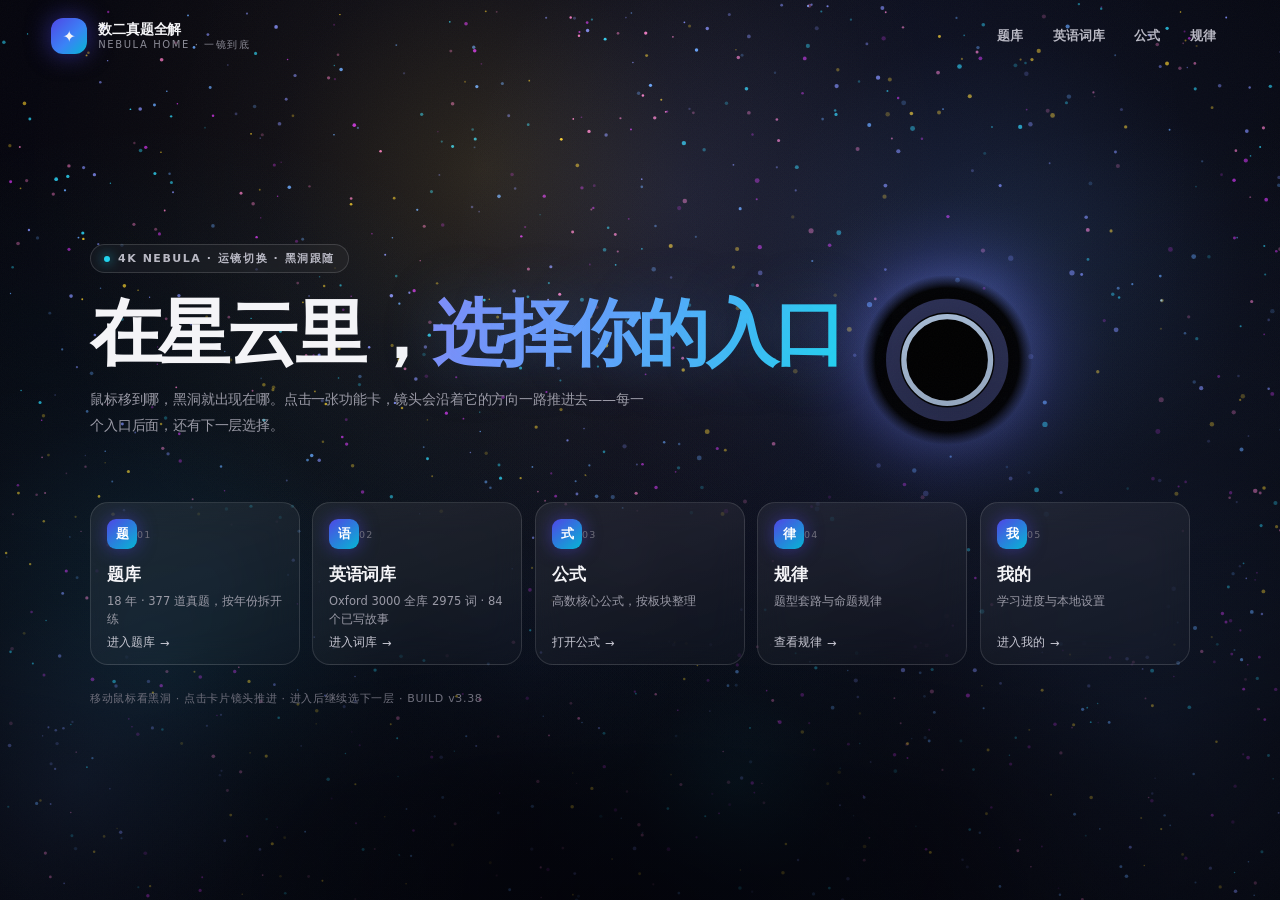
==== commit a3fbd27c: "update index.html" ====
--- a/index.html
+++ b/index.html
@@ -28,6 +28,9 @@
 <link rel="stylesheet" href="problem-parse.css">
 <link rel="stylesheet" href="ocr.css">
 <link rel="stylesheet" href="ocr-proof.css">
+<link rel="stylesheet" href="vendor/mathlive/mathlive-fonts.css">
+<link rel="stylesheet" href="vendor/mathlive/mathlive-static.css">
+<link rel="stylesheet" href="math-input.css">
 <link rel="stylesheet" href="web.css">
 <link rel="stylesheet" href="brand.css">
 <link rel="stylesheet" href="tiku.css">
@@ -358,6 +361,8 @@
 <script src="web.js"></script>
 <script src="brand.js"></script>
 <script src="app.js"></script>
+<script src="vendor/mathlive/mathlive.min.js"></script>
+<script src="latex2cas.js"></script>
 <script src="vendor/math.js"></script>
 <script src="vendor/nerdamer.js"></script>
 <script src="solver-core.js"></script>
@@ -365,6 +370,7 @@
 <script src="ocr.js"></script>
 <script src="choice-parse.js"></script>
 <script src="problem-parse.js"></script>
+<script src="math-input.js"></script>
 <script src="solver-kb.js"></script>
 <script src="solver.js"></script>
 <script src="tiku.js"></script>
--- a/solver.css
+++ b/solver.css
@@ -0,0 +1,309 @@
+/* ============================================================
+   MathSolver · 解题页（Velora UI 设计语言参考版）
+   - 深色极简 / 细边框 / 品牌渐变 / 大标题 / 步骤时间线
+   - 只作用于 #page-solver，不影响 App 其它页面
+   ============================================================ */
+
+#page-solver {
+  --v-surface: #ffffff;
+  --v-soft: #f6f7f9;
+  --v-ink: #0a0a0a;
+  --v-muted: #667085;
+  --v-border: rgba(10, 10, 10, .09);
+  --v-from: #4f46e5;
+  --v-via: #3b82f6;
+  --v-to: #06b6d4;
+  --v-brand: #4f46e5;
+  --v-brand-soft: rgba(79, 70, 229, .08);
+  --v-focus: rgba(59, 130, 246, .18);
+  --v-ok: #0e7a5f;
+  --v-ok-soft: rgba(14, 122, 95, .10);
+  --v-warn: #a8741a;
+  --v-warn-soft: rgba(214, 166, 32, .14);
+  --v-warn-border: rgba(180, 138, 20, .30);
+  --v-err: #b42318;
+  --v-err-soft: rgba(220, 38, 38, .08);
+  --v-err-border: rgba(220, 38, 38, .28);
+  position: relative;
+  padding-top: 4px;
+  width: 100%;
+  max-width: 860px;
+  margin: 0 auto;
+}
+
+[data-theme="dark"] #page-solver {
+  --v-surface: #111113;
+  --v-soft: #17171a;
+  --v-ink: #f2f2f7;
+  --v-muted: #9aa0ab;
+  --v-border: rgba(255, 255, 255, .10);
+  --v-brand: #818cf8;
+  --v-brand-soft: rgba(129, 140, 248, .15);
+  --v-focus: rgba(129, 140, 248, .22);
+  --v-ok: #34d399;
+  --v-ok-soft: rgba(52, 211, 153, .14);
+  --v-warn: #fbbf24;
+  --v-warn-soft: rgba(251, 191, 36, .12);
+  --v-warn-border: rgba(251, 191, 36, .30);
+  --v-err: #f87171;
+  --v-err-soft: rgba(248, 113, 113, .10);
+  --v-err-border: rgba(248, 113, 113, .30);
+}
+
+/* ---------------- Hero ---------------- */
+.v-hero { position: relative; padding: 14px 2px 16px; }
+.v-hero::before {
+  content: "";
+  position: absolute; inset: -30px -24px -10px;
+  background:
+    radial-gradient(60% 80% at 18% 0%, color-mix(in srgb, var(--v-via) 22%, transparent) 0%, transparent 70%),
+    radial-gradient(50% 70% at 92% 12%, color-mix(in srgb, var(--v-to) 16%, transparent) 0%, transparent 70%);
+  filter: blur(18px);
+  opacity: .55;
+  pointer-events: none;
+  z-index: 0;
+}
+[data-theme="dark"] .v-hero::before { opacity: .38; }
+.v-hero > * { position: relative; z-index: 1; }
+
+.v-eyebrow {
+  display: inline-flex; align-items: center; gap: 7px;
+  font-size: 11.5px; font-weight: 600; letter-spacing: .02em;
+  color: var(--v-muted);
+  border: 1px solid var(--v-border);
+  background: color-mix(in srgb, var(--v-surface) 78%, transparent);
+  border-radius: 999px; padding: 5px 12px;
+  -webkit-backdrop-filter: blur(8px); backdrop-filter: blur(8px);
+}
+.v-pulse {
+  width: 6px; height: 6px; border-radius: 50%;
+  background: #22c55e; box-shadow: 0 0 0 3px rgba(34, 197, 94, .16);
+  animation: vPulse 2.4s ease-in-out infinite;
+}
+@keyframes vPulse {
+  0%, 100% { box-shadow: 0 0 0 2px rgba(34, 197, 94, .14); }
+  50% { box-shadow: 0 0 0 5px rgba(34, 197, 94, .04); }
+}
+
+.v-title {
+  margin: 14px 0 8px;
+  font-size: 27px; line-height: 1.25; font-weight: 780;
+  letter-spacing: -.025em;
+  color: var(--v-ink);
+}
+.v-grad {
+  background: linear-gradient(112deg, var(--v-from), var(--v-via) 48%, var(--v-to));
+  -webkit-background-clip: text; background-clip: text;
+  color: transparent;
+}
+.v-sub { margin: 0; font-size: 12.5px; line-height: 1.75; color: var(--v-muted); }
+
+/* ---------------- Panel ---------------- */
+.v-panel {
+  position: relative;
+  background: var(--v-surface);
+  border: 1px solid var(--v-border);
+  border-radius: 16px;
+  padding: 14px;
+  margin: 12px 0;
+  box-shadow: 0 1px 2px rgba(16, 24, 40, .03);
+}
+[data-theme="dark"] .v-panel { box-shadow: none; }
+.v-panel-head {
+  display: flex; align-items: center; justify-content: space-between;
+  gap: 8px; margin-bottom: 10px;
+}
+.v-label {
+  font-size: 11px; font-weight: 700; letter-spacing: .08em;
+  text-transform: uppercase; color: var(--v-muted);
+}
+.v-note { font-size: 11px; color: var(--v-muted); }
+.v-kbd {
+  font-size: 10.5px; color: var(--v-muted);
+  border: 1px solid var(--v-border); border-radius: 6px;
+  padding: 2px 7px; background: var(--v-soft);
+}
+
+/* ---------------- 输入区 ---------------- */
+.v-textarea {
+  width: 100%; box-sizing: border-box; min-height: 106px; resize: vertical;
+  padding: 12px 13px;
+  border: 1px solid var(--v-border); border-radius: 12px;
+  background: var(--v-soft); color: var(--v-ink);
+  font: 13.5px/1.75 ui-monospace, SFMono-Regular, Menlo, Consolas, monospace;
+  outline: none; -webkit-appearance: none;
+  transition: border-color .18s, box-shadow .18s;
+}
+.v-textarea::placeholder { color: color-mix(in srgb, var(--v-muted) 72%, transparent); }
+.v-textarea:focus { border-color: var(--v-via); box-shadow: 0 0 0 4px var(--v-focus); }
+
+.v-examples { display: flex; flex-wrap: wrap; gap: 6px; margin-top: 10px; }
+.v-examples .ms-chip {
+  border: 1px solid var(--v-border); background: transparent; color: var(--v-muted);
+  border-radius: 999px; padding: 5px 11px; font-size: 12px; cursor: pointer;
+  font-family: inherit; transition: all .16s;
+}
+.v-examples .ms-chip:hover {
+  color: var(--v-ink); border-color: color-mix(in srgb, var(--v-via) 45%, var(--v-border));
+  background: var(--v-brand-soft);
+}
+
+.v-actions { display: flex; align-items: center; gap: 8px; margin-top: 12px; flex-wrap: wrap; }
+.v-btn {
+  display: inline-flex; align-items: center; gap: 7px;
+  border-radius: 999px; padding: 9px 18px;
+  font-size: 13.5px; font-weight: 650; font-family: inherit;
+  cursor: pointer; transition: transform .12s, box-shadow .18s, opacity .18s;
+}
+.v-btn:active { transform: translateY(1px) scale(.995); }
+.v-btn-primary {
+  border: none; color: #fff;
+  background: linear-gradient(135deg, var(--v-from), var(--v-via) 55%, var(--v-to));
+  box-shadow: 0 6px 18px -8px color-mix(in srgb, var(--v-via) 60%, transparent);
+}
+.v-btn-primary:disabled { opacity: .55; cursor: not-allowed; box-shadow: none; }
+.v-btn-ghost {
+  border: 1px solid var(--v-border); background: transparent; color: var(--v-muted);
+}
+.v-btn-ghost:hover { color: var(--v-ink); border-color: color-mix(in srgb, var(--v-muted) 40%, var(--v-border)); }
+.v-status { font-size: 12px; color: var(--v-muted); }
+
+/* ---------------- 答案卡 ---------------- */
+.v-answer {
+  border: 1px solid transparent;
+  border-radius: 18px;
+  padding: 16px;
+  background:
+    linear-gradient(var(--v-surface), var(--v-surface)) padding-box,
+    linear-gradient(135deg, var(--v-from), var(--v-via) 50%, var(--v-to)) border-box;
+}
+[data-theme="dark"] .v-answer {
+  background:
+    linear-gradient(var(--v-surface), var(--v-surface)) padding-box,
+    linear-gradient(135deg, color-mix(in srgb, var(--v-from) 70%, #fff), var(--v-to)) border-box;
+}
+.v-answer-top { display: flex; align-items: center; justify-content: space-between; gap: 8px; flex-wrap: wrap; }
+.v-badges { display: flex; align-items: center; gap: 6px; flex-wrap: wrap; }
+
+.ms-badge {
+  display: inline-flex; align-items: center;
+  font-size: 11px; font-weight: 650; letter-spacing: .01em;
+  padding: 3px 10px; border-radius: 999px;
+  border: 1px solid var(--v-border);
+  background: var(--v-soft); color: var(--v-muted);
+}
+.ms-badge.chip-kind { border-color: transparent; background: var(--v-brand-soft); color: var(--v-brand); }
+.ms-badge.mode { border-color: transparent; background: var(--v-ok-soft); color: var(--v-ok); }
+.ms-badge.mode.ref { background: var(--v-warn-soft); color: var(--v-warn); }
+
+.v-copy {
+  border: 1px solid var(--v-border); background: transparent; color: var(--v-muted);
+  font-size: 11.5px; padding: 4px 10px; border-radius: 8px;
+  cursor: pointer; font-family: inherit;
+}
+.v-copy:hover { color: var(--v-brand); border-color: var(--v-brand); }
+
+.v-answer-label {
+  margin: 16px 0 6px; text-align: center;
+  font-size: 10.5px; font-weight: 700; letter-spacing: .12em;
+  text-transform: uppercase; color: var(--v-muted);
+}
+.v-answer-body {
+  font-size: 20px; font-weight: 720; line-height: 1.75;
+  text-align: center; overflow-x: auto; overflow-wrap: anywhere;
+  color: var(--v-ink); padding: 2px 0;
+}
+.v-answer-body .raw {
+  font: 13px/1.6 ui-monospace, Menlo, Consolas, monospace;
+  white-space: pre-wrap; text-align: left;
+}
+.v-meta { margin-top: 6px; text-align: center; font-size: 11px; color: var(--v-muted); }
+
+/* ---------------- 方法 ---------------- */
+.v-method { display: flex; flex-direction: column; gap: 5px; font-size: 12.5px; color: var(--v-muted); line-height: 1.7; }
+.v-method > div:first-child { color: var(--v-ink); font-weight: 620; }
+
+/* ---------------- 步骤时间线 ---------------- */
+.v-steps { position: relative; display: flex; flex-direction: column; gap: 14px; }
+.v-steps::before {
+  content: "";
+  position: absolute; left: 11.5px; top: 8px; bottom: 8px; width: 1px;
+  background: linear-gradient(var(--v-border), color-mix(in srgb, var(--v-border) 30%, transparent));
+}
+.ms-step { position: relative; padding-left: 36px; }
+.ms-sno {
+  position: absolute; left: 0; top: 1px;
+  width: 24px; height: 24px; border-radius: 50%;
+  display: grid; place-items: center;
+  font-size: 11px; font-weight: 700; color: var(--v-brand);
+  background: var(--v-brand-soft); border: 1px solid var(--v-border);
+}
+.ms-sact { font-size: 13px; font-weight: 640; color: var(--v-ink); line-height: 1.65; }
+.ms-sbody { margin-top: 4px; font-size: 14px; color: var(--v-ink); overflow-x: auto; overflow-wrap: anywhere; }
+.ms-sbody .raw { font: 12.5px/1.6 ui-monospace, Menlo, Consolas, monospace; white-space: pre-wrap; }
+.ms-meta { margin-top: 4px; font-size: 11px; color: var(--v-muted); }
+
+/* ---------------- 考点 / 公式 ---------------- */
+.v-tags { display: flex; flex-wrap: wrap; gap: 7px; }
+.ms-tag {
+  border: 1px solid var(--v-border); border-radius: 10px;
+  padding: 8px 10px; font-size: 12px; color: var(--v-muted);
+  background: var(--v-soft); max-width: 100%; overflow-wrap: anywhere;
+}
+.ms-tag b { color: var(--v-ink); font-weight: 650; font-size: 12.5px; }
+.ms-tag .tid { margin-left: 6px; font-size: 10.5px; color: var(--v-muted); }
+.ms-tag .ms-fml { margin-top: 6px; overflow-x: auto; overflow-wrap: anywhere; }
+
+/* ---------------- 提示 / 错误 ---------------- */
+.v-alert {
+  border-radius: 14px; padding: 12px 14px; margin: 12px 0;
+  border: 1px solid var(--v-border); font-size: 12.5px; line-height: 1.7;
+}
+.v-alert-title { font-size: 11px; font-weight: 750; letter-spacing: .06em; text-transform: uppercase; margin-bottom: 6px; }
+.v-alert-warn { background: var(--v-warn-soft); border-color: var(--v-warn-border); color: var(--v-warn); }
+.v-alert-warn ul { margin: 0; padding-left: 18px; }
+.v-alert-err { background: var(--v-err-soft); border-color: var(--v-err-border); color: var(--v-err); }
+.v-alert-err p { margin: 0; }
+
+.v-hint { font-size: 12.5px; color: var(--v-muted); line-height: 1.75; }
+.v-hint .ms-sact { color: var(--v-ink); font-size: 12.5px; margin-bottom: 4px; }
+.v-hint ol { margin: 6px 0 0; padding-left: 18px; display: flex; flex-direction: column; gap: 5px; }
+.v-hint .pit { margin-top: 9px; color: var(--v-warn); font-size: 11.5px; }
+
+/* ---------------- 脚注 ---------------- */
+.v-footer-note { margin: 14px 2px 8px; font-size: 11px; line-height: 1.7; color: var(--v-muted); }
+.v-footer-note code {
+  font-size: 10.5px; padding: 1px 5px; border-radius: 5px;
+  background: var(--v-soft); border: 1px solid var(--v-border);
+}
+
+/* ---------------- 出现动画（轻量，避免截图/低端机闪烁）---------------- */
+#msResult:not([hidden]) .v-panel,
+#msResult:not([hidden]) .v-alert {
+  animation: vIn .18s ease-out;
+}
+@keyframes vIn {
+  from { opacity: .55; }
+  to { opacity: 1; }
+}
+@media (prefers-reduced-motion: reduce) {
+  .v-pulse { animation: none; }
+  #msResult:not([hidden]) .v-panel,
+  #msResult:not([hidden]) .v-alert { animation: none; }
+}
+
+@media (min-width: 720px) {
+  .v-hero { padding: 20px 2px 20px; }
+  .v-title { font-size: 32px; }
+  .v-sub { font-size: 13.5px; }
+  .v-panel { padding: 18px; border-radius: 18px; }
+  .v-textarea { min-height: 118px; font-size: 14px; }
+  .v-answer-body { font-size: 24px; }
+  .v-footer-note { font-size: 11.5px; }
+}
+
+@media (max-width: 359px) {
+  .v-title { font-size: 23px; }
+  .v-answer-body { font-size: 17px; }
+  .v-btn { padding: 8px 14px; font-size: 13px; }
+}
--- a/solver-kb.css
+++ b/solver-kb.css
@@ -0,0 +1,80 @@
+/* ============================================================
+   符号键盘样式（解题页）
+   ============================================================ */
+.ms-kb {
+  margin-top: 10px;
+  border: 1px solid var(--v-border);
+  border-radius: 12px;
+  background: var(--v-soft);
+  overflow: hidden;
+}
+.ms-kb-head {
+  display: flex; align-items: center; gap: 8px;
+  padding: 8px 12px;
+  border-bottom: 1px solid var(--v-border);
+  font-size: 11px; font-weight: 700; letter-spacing: .08em;
+  text-transform: uppercase; color: var(--v-muted);
+}
+.ms-kb-head b { margin-left: auto; font-weight: 600; letter-spacing: 0; text-transform: none; font-size: 10.5px; }
+.ms-kb-tabs { display: flex; gap: 4px; }
+.ms-kb-tabs button {
+  border: 1px solid transparent; background: transparent;
+  color: var(--v-muted); font-size: 11px; font-weight: 650;
+  padding: 3px 9px; border-radius: 7px; cursor: pointer; font-family: inherit;
+}
+.ms-kb-tabs button.on { background: var(--v-surface); color: var(--v-brand); border-color: var(--v-border); }
+.ms-kb-body { padding: 10px 12px 12px; }
+.ms-kb-row { display: flex; flex-wrap: wrap; gap: 6px; }
+.ms-kb-row + .ms-kb-row { margin-top: 6px; }
+.ms-kb-row button {
+  min-width: 38px; height: 34px; padding: 0 9px;
+  border: 1px solid var(--v-border);
+  border-radius: 9px;
+  background: var(--v-surface);
+  color: var(--v-ink);
+  font-size: 15px; font-family: "Cambria Math", "Times New Roman", serif;
+  cursor: pointer;
+  display: inline-flex; align-items: center; justify-content: center;
+  transition: all .14s;
+}
+.ms-kb-row button:hover {
+  border-color: color-mix(in srgb, var(--v-via) 55%, var(--v-border));
+  background: var(--v-brand-soft);
+  color: var(--v-brand);
+}
+.ms-kb-row button:active { transform: scale(.94); }
+.ms-kb-row button.wide { min-width: 58px; font-size: 12.5px; font-family: inherit; font-weight: 600; }
+.ms-kb-row button.txt { min-width: auto; padding: 0 11px; font-size: 12px; font-family: inherit; font-weight: 600; }
+.ms-kb-hidden { display: none !important; }
+
+/* 识别结果提示 */
+.ms-read {
+  margin-top: 10px; padding: 9px 12px;
+  border-radius: 10px;
+  background: var(--v-brand-soft);
+  border: 1px solid color-mix(in srgb, var(--v-brand) 22%, transparent);
+  font-size: 11.5px; line-height: 1.65; color: var(--v-ink2);
+  display: flex; flex-wrap: wrap; gap: 6px; align-items: center;
+}
+.ms-read b { color: var(--v-brand); font-weight: 700; }
+.ms-read code {
+  font: 11px/1.5 ui-monospace, Menlo, Consolas, monospace;
+  background: color-mix(in srgb, var(--v-surface) 70%, transparent);
+  padding: 1px 6px; border-radius: 5px;
+  border: 1px solid var(--v-border);
+  max-width: 100%; overflow-wrap: anywhere;
+}
+.ms-read .ms-warn-tag { color: var(--v-warn); font-weight: 650; }
+
+/* 纯文字答案（非公式） */
+.ms-answer-body .plain {
+  font-size: 14px; font-weight: 500; line-height: 1.85;
+  text-align: left; white-space: pre-wrap;
+}
+.ms-answer-body .big { font-size: 26px; }
+.ms-answer-body .raw { font-size: 14px; }
+
+@media (max-width: 420px) {
+  .ms-kb-row button { min-width: 34px; height: 32px; font-size: 14px; }
+  .ms-kb-row button.wide { min-width: 50px; font-size: 11.5px; }
+}
--- a/problem-parse.css
+++ b/problem-parse.css
@@ -0,0 +1,131 @@
+/* ============================================================
+   解题页 CSS 补充：整题解析视图
+   ============================================================ */
+.ms-mode-switch {
+  display: flex;
+  gap: 0;
+  padding: 3px;
+  border-radius: 11px;
+  border: 1px solid var(--v-border);
+  background: var(--v-soft);
+  margin-bottom: 12px;
+}
+.ms-mode-switch button {
+  flex: 1;
+  border: 0;
+  background: transparent;
+  color: var(--v-muted);
+  font-family: inherit;
+  font-size: 12.5px;
+  font-weight: 650;
+  padding: 8px 10px;
+  border-radius: 9px;
+  cursor: pointer;
+  transition: all .16s;
+}
+.ms-mode-switch button.on {
+  background: var(--v-surface);
+  color: var(--v-brand);
+  box-shadow: 0 1px 3px rgba(16, 24, 40, .08);
+}
+.ms-mode-switch button small {
+  display: block;
+  font-size: 10px;
+  font-weight: 500;
+  opacity: .7;
+  margin-top: 1px;
+}
+
+/* 整题分块 */
+.ms-blocks { margin-top: 6px; }
+.ms-block {
+  position: relative;
+  border: 1px solid var(--v-border);
+  border-radius: 14px;
+  padding: 14px 16px;
+  margin-bottom: 12px;
+  background: var(--v-surface);
+}
+.ms-block.stem {
+  border-style: dashed;
+  background: color-mix(in srgb, var(--v-soft) 70%, transparent);
+}
+.ms-block-head {
+  display: flex;
+  align-items: center;
+  gap: 8px;
+  flex-wrap: wrap;
+  margin-bottom: 8px;
+}
+.ms-block-no {
+  flex: none;
+  min-width: 22px; height: 22px; padding: 0 6px;
+  border-radius: 7px;
+  display: inline-flex; align-items: center; justify-content: center;
+  font-size: 11px; font-weight: 750;
+  background: var(--v-brand-soft); color: var(--v-brand);
+}
+.ms-block-ask {
+  font-size: 10.5px; font-weight: 700; letter-spacing: .06em;
+  text-transform: uppercase;
+  color: var(--v-muted);
+}
+.ms-block-status {
+  margin-left: auto;
+  font-size: 10.5px; font-weight: 650;
+  padding: 2px 8px; border-radius: 999px;
+}
+.ms-block-status.ok { color: var(--v-ok); background: var(--v-ok-soft); }
+.ms-block-status.ng { color: var(--v-warn); background: var(--v-warn-soft); }
+.ms-block-text {
+  font-size: 12.5px;
+  line-height: 1.75;
+  color: var(--v-ink2);
+  margin-bottom: 10px;
+  padding: 8px 10px;
+  border-radius: 8px;
+  background: color-mix(in srgb, var(--v-soft) 60%, transparent);
+  max-height: 120px;
+  overflow-y: auto;
+  white-space: pre-wrap;
+  word-break: break-word;
+}
+.ms-asks { display: flex; flex-direction: column; gap: 10px; }
+.ms-ask {
+  border-left: 2px solid color-mix(in srgb, var(--v-brand) 45%, transparent);
+  padding-left: 11px;
+}
+.ms-ask-input {
+  font: 11.5px/1.5 ui-monospace, Menlo, Consolas, monospace;
+  color: var(--v-muted);
+  margin-bottom: 5px;
+  word-break: break-all;
+}
+.ms-ask-ans {
+  font-size: 16px;
+  font-weight: 700;
+  color: var(--v-ink);
+  overflow-x: auto;
+}
+.ms-ask-ans.ng { font-size: 12.5px; font-weight: 500; color: var(--v-warn); }
+.ms-ask-note { font-size: 11px; color: var(--v-muted); margin-top: 3px; }
+
+.ms-summary {
+  display: flex;
+  align-items: center;
+  gap: 10px;
+  flex-wrap: wrap;
+  padding: 11px 14px;
+  border-radius: 12px;
+  background: var(--v-brand-soft);
+  border: 1px solid color-mix(in srgb, var(--v-brand) 22%, transparent);
+  font-size: 12.5px;
+  color: var(--v-ink2);
+  margin-bottom: 14px;
+}
+.ms-summary b { color: var(--v-brand); font-weight: 750; }
+
+@media (max-width: 420px) {
+  .ms-block { padding: 12px; }
+  .ms-ask-ans { font-size: 15px; }
+}
--- a/ocr.css
+++ b/ocr.css
@@ -0,0 +1,94 @@
+/* ============================================================
+   OCR 面板样式
+   ============================================================ */
+.ms-ocr-wrap { margin-top: 10px; }
+.ms-ocr-actions { display: flex; gap: 8px; flex-wrap: wrap; align-items: center; }
+.ms-ocr-btn {
+  display: inline-flex; align-items: center; gap: 6px;
+  border: 1px solid var(--v-border);
+  background: var(--v-surface);
+  color: var(--v-ink2);
+  font-family: inherit; font-size: 12.5px; font-weight: 650;
+  padding: 8px 14px; border-radius: 10px;
+  cursor: pointer; transition: all .16s;
+}
+.ms-ocr-btn:hover {
+  color: var(--v-brand);
+  border-color: color-mix(in srgb, var(--v-via) 50%, var(--v-border));
+  background: var(--v-brand-soft);
+}
+.ms-ocr-btn.ghost {
+  background: transparent; border-style: dashed;
+  font-weight: 500; font-size: 11.5px; color: var(--v-muted);
+  cursor: default;
+}
+.ms-ocr-btn.ghost:hover { color: var(--v-muted); background: transparent; border-color: var(--v-border); }
+
+.ms-ocr-panel {
+  margin-top: 10px;
+  border: 1px solid var(--v-border);
+  border-radius: 12px;
+  background: var(--v-soft);
+  padding: 10px 12px 12px;
+}
+.ms-ocr-head {
+  display: flex; align-items: center; gap: 8px;
+  margin-bottom: 9px;
+  font-size: 11px; font-weight: 700; letter-spacing: .06em;
+  text-transform: uppercase; color: var(--v-muted);
+}
+.ms-ocr-run {
+  margin-left: auto;
+  border: 0; border-radius: 8px;
+  padding: 6px 14px;
+  background: var(--v-brand); color: #fff;
+  font-family: inherit; font-size: 11.5px; font-weight: 700;
+  text-transform: none; letter-spacing: 0;
+  cursor: pointer;
+}
+.ms-ocr-run:disabled { opacity: .45; cursor: not-allowed; }
+
+.ms-ocr-queue { display: flex; gap: 8px; flex-wrap: wrap; }
+.ms-ocr-item {
+  position: relative;
+  width: 78px; height: 78px;
+  border-radius: 9px;
+  overflow: hidden;
+  border: 1px solid var(--v-border);
+  background: #fff;
+}
+.ms-ocr-item img { width: 100%; height: 100%; object-fit: cover; display: block; }
+.ms-ocr-del {
+  position: absolute; top: 3px; right: 3px;
+  width: 19px; height: 19px; border-radius: 50%;
+  border: 0; background: rgba(0, 0, 0, .58); color: #fff;
+  font-size: 13px; line-height: 1; cursor: pointer;
+  display: grid; place-items: center;
+}
+.ms-ocr-del:hover { background: rgba(220, 38, 38, .9); }
+
+.ms-ocr-progress {
+  margin-top: 9px; height: 4px; border-radius: 999px;
+  background: color-mix(in srgb, var(--v-border) 60%, transparent);
+  overflow: hidden;
+}
+.ms-ocr-progress span {
+  display: block; height: 100%; width: 0%;
+  border-radius: 999px;
+  background: linear-gradient(90deg, var(--v-from), var(--v-via) 55%, var(--v-to));
+  transition: width .3s ease;
+}
+.ms-ocr-status { margin-top: 7px; font-size: 11px; color: var(--v-muted); line-height: 1.6; }
+.ms-ocr-status:empty { display: none; }
+
+.v-textarea.ms-drag {
+  border-color: var(--v-via);
+  box-shadow: 0 0 0 4px var(--v-focus);
+  background: var(--v-brand-soft);
+}
+
+@media (max-width: 420px) {
+  .ms-ocr-item { width: 64px; height: 64px; }
+  .ms-ocr-btn { padding: 7px 11px; font-size: 12px; }
+  .ms-ocr-btn.ghost { display: none; }
+}
--- a/ocr-proof.css
+++ b/ocr-proof.css
@@ -0,0 +1,105 @@
+/* 逐行校对面板样式 */
+.ms-proof {
+  margin-top: 10px;
+  border: 1px solid var(--v-border);
+  border-radius: 12px;
+  background: var(--v-surface);
+  padding: 10px 12px 12px;
+}
+.ms-proof-head {
+  display: flex;
+  align-items: center;
+  gap: 8px;
+  margin-bottom: 9px;
+  font-size: 11px;
+  font-weight: 700;
+  letter-spacing: .06em;
+  text-transform: uppercase;
+  color: var(--v-muted);
+}
+.ms-proof-head b {
+  font-weight: 600;
+  letter-spacing: 0;
+  text-transform: none;
+  color: var(--v-warn);
+}
+.ms-proof-ok {
+  margin-left: auto;
+  border: 0;
+  border-radius: 8px;
+  padding: 6px 14px;
+  background: var(--v-brand);
+  color: #fff;
+  font-family: inherit;
+  font-size: 11.5px;
+  font-weight: 700;
+  text-transform: none;
+  letter-spacing: 0;
+  cursor: pointer;
+}
+.ms-proof-ok:hover { filter: brightness(1.08); }
+
+.ms-proof-list { display: flex; flex-direction: column; gap: 5px; }
+.ms-proof-row {
+  display: flex;
+  align-items: center;
+  gap: 7px;
+  border-radius: 8px;
+  padding: 3px 4px 3px 2px;
+}
+.ms-proof-row.warn { background: color-mix(in srgb, var(--v-warn) 9%, transparent); }
+.ms-proof-row.bad  { background: color-mix(in srgb, #ef4444 11%, transparent); }
+
+.ms-proof-no {
+  flex: none;
+  width: 20px;
+  text-align: right;
+  font-size: 10px;
+  font-weight: 700;
+  color: var(--v-muted);
+  font-variant-numeric: tabular-nums;
+}
+.ms-proof-inp {
+  flex: 1;
+  min-width: 0;
+  border: 1px solid transparent;
+  border-radius: 7px;
+  background: color-mix(in srgb, var(--v-soft) 70%, transparent);
+  color: var(--v-ink);
+  font: 12.5px/1.5 ui-monospace, Menlo, Consolas, monospace;
+  padding: 6px 9px;
+  outline: none;
+}
+.ms-proof-inp:focus {
+  border-color: var(--v-via);
+  background: var(--v-surface);
+  box-shadow: 0 0 0 3px var(--v-focus);
+}
+.ms-proof-row.bad .ms-proof-inp { border-color: color-mix(in srgb, #ef4444 55%, transparent); }
+.ms-proof-row.warn .ms-proof-inp { border-color: color-mix(in srgb, var(--v-warn) 50%, transparent); }
+
+.ms-proof-del {
+  flex: none;
+  width: 21px;
+  height: 21px;
+  border-radius: 50%;
+  border: 0;
+  background: transparent;
+  color: var(--v-muted);
+  font-size: 14px;
+  line-height: 1;
+  cursor: pointer;
+}
+.ms-proof-del:hover { background: rgba(220, 38, 38, .12); color: #ef4444; }
+
+.ms-proof-empty {
+  padding: 12px;
+  text-align: center;
+  font-size: 12px;
+  color: var(--v-muted);
+}
+
+@media (max-width: 420px) {
+  .ms-proof-inp { font-size: 12px; padding: 5px 7px; }
+  .ms-proof-head { font-size: 10px; }
+}
--- a/web.css
+++ b/web.css
@@ -0,0 +1,554 @@
+/* ============================================================
+   网页版（桌面 Web）· Velora UI 风格主题层
+   - 只覆盖变量与布局，不改 App 逻辑
+   - 手机（<960px）：底部 tab，保持原结构
+   - 桌面（≥960px）：左侧侧边栏 + 居中内容，Velora 视觉
+   ============================================================ */
+
+/* ---------------- 1. Velora 配色 / 圆角 / 阴影 ---------------- */
+:root {
+  --bg: #fafafa;
+  --bg2: #ffffff;
+  --card: #ffffff;
+  --ink: #0a0a0a;
+  --ink2: #475467;
+  --ink3: #98a2b3;
+  --line: #e4e7ec;
+  --line2: #f2f4f7;
+  --accent: #4f46e5;
+  --accent-ink: #4338ca;
+  --accent-soft: #eef2ff;
+  --answer: #0f766e;
+  --answer-soft: #e6f4f1;
+  --kp: #b45309;
+  --kp-soft: rgba(180, 83, 9, .10);
+  --kp-line: rgba(180, 83, 9, .24);
+  --shadow: 0 1px 2px rgba(16, 24, 40, .04), 0 14px 34px -24px rgba(16, 24, 40, .20);
+  --shadow-sm: 0 1px 2px rgba(16, 24, 40, .05);
+  --r: 16px;
+  --r-s: 12px;
+}
+
+[data-theme="dark"] {
+  --bg: #0a0a0a;
+  --bg2: #111113;
+  --card: #111113;
+  --ink: #f2f2f7;
+  --ink2: #b4b4bd;
+  --ink3: #7c7c86;
+  --line: rgba(255, 255, 255, .10);
+  --line2: rgba(255, 255, 255, .06);
+  --accent: #818cf8;
+  --accent-ink: #a5b4fc;
+  --accent-soft: rgba(129, 140, 248, .14);
+  --answer: #34d399;
+  --answer-soft: rgba(52, 211, 153, .14);
+  --kp: #fbbf24;
+  --kp-soft: rgba(251, 191, 36, .12);
+  --kp-line: rgba(251, 191, 36, .28);
+  --shadow: none;
+  --shadow-sm: none;
+}
+
+body {
+  font-family: -apple-system, BlinkMacSystemFont, "Segoe UI", "Inter",
+    "PingFang SC", "MiSans", "HarmonyOS Sans SC", "Microsoft YaHei", system-ui, sans-serif;
+  letter-spacing: -.005em;
+}
+
+/* ---------------- 2. 顶栏 / 搜索 ---------------- */
+.topbar {
+  background: color-mix(in srgb, var(--bg) 82%, transparent);
+  -webkit-backdrop-filter: saturate(180%) blur(18px);
+  backdrop-filter: saturate(180%) blur(18px);
+}
+.tb-title h1 { letter-spacing: -.03em; }
+#pageSub { color: var(--ink3); }
+.search {
+  border: 1px solid var(--line);
+  background: var(--card);
+  border-radius: 12px;
+  box-shadow: var(--shadow-sm);
+  transition: border-color .18s, box-shadow .18s;
+}
+.search:focus-within {
+  border-color: color-mix(in srgb, var(--accent) 55%, var(--line));
+  box-shadow: 0 0 0 4px var(--accent-soft);
+}
+.search input { background: transparent; }
+.tb-btn {
+  border: 1px solid var(--line);
+  background: var(--card);
+  border-radius: 10px;
+  box-shadow: var(--shadow-sm);
+}
+
+/* ---------------- 3. 常用卡片 / 列表 ---------------- */
+.qcard,
+.grp,
+.fold,
+.acc-item,
+.card {
+  border: 1px solid var(--line) !important;
+  box-shadow: var(--shadow-sm);
+}
+.qcard { transition: border-color .18s, background .18s, transform .16s; }
+.qcard:hover {
+  border-color: color-mix(in srgb, var(--accent) 35%, var(--line)) !important;
+  transform: translateY(-1px);
+}
+.qcard:active { transform: scale(.995); }
+.qno { background: var(--accent-soft); color: var(--accent); border-radius: 12px; }
+
+.chip {
+  border: 1px solid var(--line);
+  background: transparent;
+  box-shadow: none;
+  border-radius: 999px;
+  color: var(--ink2);
+}
+.chip:hover { border-color: color-mix(in srgb, var(--accent) 40%, var(--line)); color: var(--ink); }
+.chip.on {
+  background: var(--accent);
+  border-color: var(--accent);
+  color: #fff;
+  box-shadow: 0 6px 16px -8px color-mix(in srgb, var(--accent) 65%, transparent);
+}
+
+.subchip {
+  border-radius: 999px;
+}
+
+.seg { border-radius: 999px; background: var(--line2); }
+.seg button { border-radius: 999px; }
+.seg button.on { background: var(--card); color: var(--ink); box-shadow: var(--shadow-sm); }
+
+.row { border-bottom-color: var(--line); }
+.row-tap:hover { background: var(--line2); }
+.row-tap:active { background: var(--accent-soft); }
+
+/* 详情页 */
+.dtitle { letter-spacing: -.02em; }
+.ans-box { background: var(--answer-soft); border-radius: var(--r-s); }
+.blk-label { color: var(--accent); letter-spacing: .06em; }
+
+/* 底部 tab（手机） */
+.tab.on { color: var(--accent); }
+
+/* ---------------- 4. 桌面网页版：左侧栏布局 ---------------- */
+@media (min-width: 960px) {
+  body { background: var(--bg); }
+
+  #app {
+    display: grid;
+    grid-template-columns: 232px minmax(0, 1fr);
+    grid-template-rows: auto minmax(0, 1fr);
+    grid-template-areas:
+      "nav header"
+      "nav main";
+    max-width: none;
+    margin: 0;
+    height: 100dvh;
+    box-shadow: none;
+  }
+
+  /* 顶栏 */
+  .topbar {
+    grid-area: header;
+    position: sticky;
+    top: 0;
+    padding: 16px 28px 12px;
+    border-bottom: 1px solid transparent;
+    background: color-mix(in srgb, var(--bg) 84%, transparent);
+  }
+  .tb-title h1 { font-size: 22px; font-weight: 760; }
+  .tb-row { align-items: center; }
+  .search { max-width: 460px; margin-top: 10px; }
+
+  /* 主内容 */
+  main {
+    grid-area: main;
+    padding-bottom: 32px;
+  }
+  .page {
+    max-width: 1000px;
+    margin: 0 auto;
+    padding: 0 8px;
+  }
+
+  /* 侧边栏（原 tabbar） */
+  .tabbar {
+    grid-area: nav;
+    display: flex;
+    flex-direction: column;
+    align-items: stretch;
+    justify-content: flex-start;
+    gap: 3px;
+    height: auto;
+    border-top: 0;
+    border-right: 1px solid var(--line);
+    border-radius: 0;
+    padding: 20px 12px 16px;
+    background: var(--bg2);
+    -webkit-backdrop-filter: none;
+    backdrop-filter: none;
+  }
+  .tabbar::before {
+    content: "数二真题全解";
+    display: block;
+    padding: 4px 12px 18px;
+    font-size: 15px;
+    font-weight: 760;
+    letter-spacing: -.02em;
+    color: var(--ink);
+    white-space: nowrap;
+  }
+  .tab {
+    flex: none;
+    flex-direction: row;
+    align-items: center;
+    justify-content: flex-start;
+    gap: 11px;
+    padding: 9px 12px;
+    border-radius: 10px;
+    color: var(--ink2);
+    transition: background .16s, color .16s;
+  }
+  .tab svg { width: 18px; height: 18px; }
+  .tab span { font-size: 13.5px; font-weight: 600; letter-spacing: 0; }
+  .tab:hover { background: var(--line2); color: var(--ink); }
+  .tab.on { background: var(--accent-soft); color: var(--accent); }
+  .tab.on svg { transform: none; }
+  .tab:active svg { transform: none; }
+
+  /* 桌面下解题页的 hero 更舒展 */
+  #page-solver { max-width: 1000px; }
+  .v-hero { padding: 24px 2px 22px; }
+  .v-title { font-size: 34px; }
+
+  /* 题库：学科切换改成胶囊按钮，不再拉满整行 */
+  .subbar { overflow: visible; gap: 8px; padding: 2px 0 14px; }
+  .subchip {
+    flex: 0 0 auto;
+    min-width: 0;
+    padding: 0 18px;
+    height: 38px;
+    border-radius: 999px;
+  }
+  .subchip:hover { border-color: color-mix(in srgb, var(--accent) 40%, var(--line)); }
+
+  /* 题库：年份卡 4 列 + Velora 卡片质感 */
+  .year-grid {
+    grid-template-columns: repeat(4, minmax(0, 1fr));
+    gap: 12px;
+  }
+  .ycell {
+    padding: 16px 14px 14px;
+    border-radius: 14px;
+    transition: transform .16s, border-color .16s, background .16s;
+  }
+  .ycell:hover {
+    transform: translateY(-1px);
+    border-color: color-mix(in srgb, var(--accent) 38%, var(--line));
+    background: color-mix(in srgb, var(--card) 94%, var(--accent-soft));
+  }
+  .ycell:active { transform: scale(.99); }
+  .ycell b { font-size: 22px; }
+  .ycell span { font-size: 11px; }
+  .ybar { height: 4px; }
+  .ybar em { background: linear-gradient(90deg, var(--accent), color-mix(in srgb, var(--accent) 55%, #06b6d4)); }
+
+  /* 详情页：内容也居中收束，阅读更舒服 */
+  .dscroll { padding-bottom: 28px; }
+  .dcontent { max-width: 1000px; margin: 0 auto; }
+}
+
+/* ---------------- 5. 宽屏内容加宽 ---------------- */
+@media (min-width: 1280px) {
+  .page { max-width: 1060px; }
+  #page-solver { max-width: 1000px; }
+}
+
+/* 滚动条统一成 Velora 风格细条 */
+* { scrollbar-width: thin; scrollbar-color: var(--line) transparent; }
+*::-webkit-scrollbar { width: 8px; height: 8px; }
+*::-webkit-scrollbar-track { background: transparent; }
+*::-webkit-scrollbar-thumb {
+  background: color-mix(in srgb, var(--line2) 80%, transparent);
+  border-radius: 8px;
+}
+*::-webkit-scrollbar-thumb:hover { background: var(--line); }
+
+/* ============================================================
+   动态背景层（Velora 风格：极光 + 网格 + 颗粒 + 鼠标微光）
+   ============================================================ */
+.v-bg {
+  position: fixed; inset: 0; z-index: 0;
+  pointer-events: none; overflow: hidden;
+}
+.v-bg i {
+  position: absolute;
+  width: 62vmax; height: 62vmax;
+  border-radius: 50%;
+  filter: blur(72px);
+  opacity: .34;
+  will-change: transform;
+  animation: vFloat 28s ease-in-out infinite alternate;
+}
+.v-bg i:nth-child(1) {
+  top: -20%; left: -14%;
+  background: radial-gradient(circle at 32% 32%, rgba(79, 70, 229, .55), transparent 62%);
+  animation-duration: 30s;
+}
+.v-bg i:nth-child(2) {
+  top: 4%; right: -18%;
+  background: radial-gradient(circle at 60% 40%, rgba(6, 182, 212, .42), transparent 62%);
+  animation-duration: 36s; animation-delay: -9s;
+}
+.v-bg i:nth-child(3) {
+  bottom: -24%; left: 26%;
+  background: radial-gradient(circle at 50% 55%, rgba(236, 72, 153, .28), transparent 62%);
+  animation-duration: 42s; animation-delay: -18s;
+}
+@keyframes vFloat {
+  0%   { transform: translate3d(-3%, -2%, 0) scale(1); }
+  50%  { transform: translate3d(4%, 3%, 0) scale(1.08); }
+  100% { transform: translate3d(-2%, 4%, 0) scale(1.03); }
+}
+
+/* 细网格（向下渐隐） */
+.v-bg::before {
+  content: "";
+  position: absolute; inset: 0;
+  background-image:
+    linear-gradient(rgba(10, 10, 10, .055) 1px, transparent 1px),
+    linear-gradient(90deg, rgba(10, 10, 10, .055) 1px, transparent 1px);
+  background-size: 56px 56px;
+  -webkit-mask-image: radial-gradient(ellipse 78% 68% at 50% 32%, #000 18%, transparent 74%);
+  mask-image: radial-gradient(ellipse 78% 68% at 50% 32%, #000 18%, transparent 74%);
+}
+
+/* 鼠标跟随微光 */
+.v-bg::after {
+  content: "";
+  position: absolute; inset: 0;
+  background: radial-gradient(420px circle at var(--v-mx, 50%) var(--v-my, 26%),
+    rgba(129, 140, 248, .13), transparent 70%);
+  transition: background .35s ease-out;
+}
+
+/* 颗粒噪点 */
+.v-grain {
+  position: fixed; inset: 0; z-index: 0;
+  pointer-events: none; opacity: .045;
+  background-image: url("data:image/svg+xml,%3Csvg xmlns='http://www.w3.org/2000/svg' width='160' height='160'%3E%3Cfilter id='n'%3E%3CfeTurbulence type='fractalNoise' baseFrequency='.85' numOctaves='2' stitchTiles='stitch'/%3E%3CfeColorMatrix type='saturate' values='0'/%3E%3C/filter%3E%3Crect width='100%25' height='100%25' filter='url(%23n)' opacity='.55'/%3E%3C/svg%3E");
+  background-size: 160px 160px;
+  mix-blend-mode: overlay;
+}
+
+/* 深色主题：更明显 */
+[data-theme="dark"] .v-bg i { opacity: .52; }
+[data-theme="dark"] .v-grain { opacity: .06; }
+[data-theme="dark"] .v-bg::before {
+  background-image:
+    linear-gradient(rgba(255, 255, 255, .05) 1px, transparent 1px),
+    linear-gradient(90deg, rgba(255, 255, 255, .05) 1px, transparent 1px);
+}
+[data-theme="dark"] .v-bg::after {
+  background: radial-gradient(460px circle at var(--v-mx, 50%) var(--v-my, 26%),
+    rgba(129, 140, 248, .16), transparent 70%);
+}
+
+/* App 内容浮在背景上 */
+body > #app,
+body > .detail,
+body > .paper,
+body > .wsheet { position: relative; z-index: 1; }
+
+/* 桌面：侧栏/顶栏/卡片做成半透明玻璃，让背景透出来 */
+@media (min-width: 960px) {
+  .topbar {
+    background: color-mix(in srgb, var(--bg) 46%, transparent);
+    -webkit-backdrop-filter: saturate(160%) blur(22px);
+    backdrop-filter: saturate(160%) blur(22px);
+  }
+  .tabbar {
+    background: color-mix(in srgb, var(--bg2) 52%, transparent);
+    -webkit-backdrop-filter: saturate(150%) blur(24px);
+    backdrop-filter: saturate(150%) blur(24px);
+  }
+  .qcard, .ycell, .grp, .fold {
+    background: color-mix(in srgb, var(--card) 90%, transparent);
+    -webkit-backdrop-filter: blur(8px);
+    backdrop-filter: blur(8px);
+  }
+  #page-solver .v-panel,
+  #page-solver .v-answer {
+    background: color-mix(in srgb, var(--v-surface) 90%, transparent);
+    -webkit-backdrop-filter: blur(10px);
+    backdrop-filter: blur(10px);
+  }
+}
+
+/* 手机：降低模糊半径，省电 */
+@media (max-width: 959px) {
+  .v-bg i { filter: blur(48px); opacity: .28; }
+  .v-grain { opacity: .035; }
+}
+
+@media (prefers-reduced-motion: reduce) {
+  .v-bg i { animation: none; }
+  .v-bg::after { display: none; }
+}
+
+/* ============================================================
+   网页版「窗口」排版（Velora 风格）
+   ============================================================ */
+#v-chrome { display: none; }
+
+@media (min-width: 960px) {
+  body {
+    padding: 26px 22px;
+    min-height: 100dvh;
+    box-sizing: border-box;
+  }
+
+  #app {
+    display: grid;
+    grid-template-columns: 232px minmax(0, 1fr);
+    grid-template-rows: 40px auto minmax(0, 1fr);
+    grid-template-areas:
+      "chrome chrome"
+      "nav header"
+      "nav main";
+    max-width: 1280px;
+    margin: 0 auto;
+    height: calc(100dvh - 52px);
+    border-radius: 18px;
+    overflow: hidden;
+    border: 1px solid color-mix(in srgb, var(--line) 90%, transparent);
+    background: color-mix(in srgb, var(--bg) 78%, transparent);
+    box-shadow:
+      0 0 0 1px rgba(255, 255, 255, .04) inset,
+      0 30px 80px -30px rgba(0, 0, 0, .65),
+      0 8px 30px -12px rgba(0, 0, 0, .4);
+    -webkit-backdrop-filter: saturate(140%) blur(18px);
+    backdrop-filter: saturate(140%) blur(18px);
+  }
+  [data-theme="light"] #app {
+    box-shadow:
+      0 0 0 1px rgba(255, 255, 255, .8) inset,
+      0 24px 60px -28px rgba(16, 24, 40, .30),
+      0 6px 20px -10px rgba(16, 24, 40, .12);
+  }
+
+  /* 窗口顶栏 */
+  #v-chrome {
+    grid-area: chrome;
+    display: flex;
+    align-items: center;
+    gap: 12px;
+    padding: 0 14px;
+    border-bottom: 1px solid var(--line);
+    background: color-mix(in srgb, var(--bg2) 62%, transparent);
+    -webkit-backdrop-filter: blur(14px);
+    backdrop-filter: blur(14px);
+    user-select: none;
+  }
+  .v-lights { display: flex; gap: 6px; flex: none; }
+  .v-lights i { width: 10px; height: 10px; border-radius: 50%; display: block; }
+  .v-lights .r { background: #ff5f57; }
+  .v-lights .y { background: #febc2e; }
+  .v-lights .g { background: #28c840; }
+  .v-addr {
+    display: inline-flex; align-items: center; gap: 5px;
+    height: 24px; padding: 0 10px;
+    border-radius: 7px;
+    border: 1px solid var(--line);
+    background: color-mix(in srgb, var(--card) 55%, transparent);
+    color: var(--ink3);
+    font-size: 10.5px; letter-spacing: .01em;
+    white-space: nowrap; max-width: 260px; overflow: hidden; text-overflow: ellipsis;
+  }
+  .v-win-title {
+    flex: 1; text-align: center;
+    font-size: 11.5px; font-weight: 650; color: var(--ink2);
+    letter-spacing: .02em; white-space: nowrap; overflow: hidden; text-overflow: ellipsis;
+  }
+  .v-win-right {
+    display: inline-flex; align-items: center; gap: 6px;
+    font-size: 10.5px; color: var(--ink3); white-space: nowrap;
+  }
+  .v-win-right .v-dot {
+    width: 6px; height: 6px; border-radius: 50%;
+    background: #22c55e; box-shadow: 0 0 0 3px rgba(34, 197, 94, .14);
+  }
+
+  /* 窗口内：侧栏与顶栏的圆角与分隔 */
+  .tabbar {
+    border-right: 1px solid var(--line);
+    border-radius: 0;
+  }
+  .topbar { border-bottom: 1px solid var(--line); }
+  main { border-radius: 0; }
+
+  /* 桌面详情/整卷覆盖在窗口内 */
+  .detail, .paper-view {
+    border-radius: 18px;
+    overflow: hidden;
+  }
+}
+
+/* 窗口出现动效 */
+@media (min-width: 960px) and (prefers-reduced-motion: no-preference) {
+  #app { animation: vWindowIn .42s cubic-bezier(.22,.7,0,1) both; }
+  @keyframes vWindowIn {
+    from { opacity: 0; transform: translateY(10px) scale(.995); }
+    to   { opacity: 1; transform: none; }
+  }
+}
+
+/* 窗口内：详情/整卷不盖住窗口顶栏（保留窗口感） */
+@media (min-width: 960px) {
+  .detail,
+  .paper-view {
+    inset: 40px 0 0 0 !important;
+    border-radius: 0 0 18px 18px;
+  }
+}
+
+/* ============================================================
+   全局流光（Meteors）· 参考 velora.colorbox.com/components
+   ============================================================ */
+.v-meteors-global {
+  position: fixed; inset: 0; z-index: 0;
+  pointer-events: none; overflow: hidden;
+}
+.v-meteors-global i {
+  position: absolute; top: -150px;
+  width: 1.5px; height: 120px;
+  background: linear-gradient(to bottom, transparent,
+    color-mix(in srgb, var(--ramp-2, #3b82f6) 65%, #fff), transparent);
+  transform: rotate(215deg);
+  animation: vMeteorFall 5.6s linear infinite;
+  filter: drop-shadow(0 0 3px color-mix(in srgb, var(--ramp-2, #3b82f6) 45%, transparent));
+}
+@keyframes vMeteorFall {
+  0% { transform: rotate(215deg) translateY(0); opacity: 0; }
+  10% { opacity: .55; }
+  75% { opacity: .18; }
+  100% { transform: rotate(215deg) translateY(140vh); opacity: 0; }
+}
+@media (prefers-reduced-motion: reduce) {
+  .v-meteors-global i { animation: none; opacity: 0; }
+}
+
+/* 英语词库侧栏入口（仅桌面） */
+.tab-english { display: none; text-decoration: none; }
+@media (min-width: 960px) {
+  .tab-english { display: flex; }
+}
+
+/* 星云首页入口（仅桌面侧栏） */
+.tab-home { display: none; text-decoration: none; }
+@media (min-width: 960px) { .tab-home { display: flex; } }
--- a/tiku.css
+++ b/tiku.css
@@ -0,0 +1,293 @@
+/* ============================================================
+   题库页大改版 · Velora wobble-card 风格
+   - Bento 首屏（统计 + 快捷开始）
+   - 年份卡 3D 指针倾斜 + 聚光跟随 + 颗粒 + 扫光
+   - 题目列表卡轻微 3D
+   - 知识点跑马灯
+   ============================================================ */
+
+#page-tiku { position: relative; }
+
+/* ---------- 1. Bento 首屏 ---------- */
+.tk-hero {
+  position: relative;
+  display: grid;
+  grid-template-columns: minmax(0, 1.5fr) minmax(240px, .7fr);
+  gap: 18px;
+  margin: 4px 0 16px;
+  padding: 24px;
+  border-radius: 22px;
+  border: 1px solid var(--line);
+  background:
+    radial-gradient(80% 120% at 8% -20%, color-mix(in srgb, var(--ramp-1) 22%, transparent), transparent 60%),
+    radial-gradient(70% 110% at 100% 0%, color-mix(in srgb, var(--ramp-2) 14%, transparent), transparent 60%),
+    color-mix(in srgb, var(--card) 82%, transparent);
+  -webkit-backdrop-filter: blur(14px);
+  backdrop-filter: blur(14px);
+  overflow: hidden;
+  transform: perspective(1100px) rotateX(var(--rx, 0deg)) rotateY(var(--ry, 0deg));
+  transition: transform .2s ease-out, box-shadow .3s;
+  box-shadow: 0 20px 50px -34px color-mix(in srgb, var(--ramp-1) 45%, transparent);
+  transform-style: preserve-3d;
+}
+.tk-hero::before {
+  content: ""; position: absolute; inset: 0; pointer-events: none;
+  background-image: url("data:image/svg+xml,%3Csvg xmlns='http://www.w3.org/2000/svg' width='120' height='120'%3E%3Cfilter id='n'%3E%3CfeTurbulence type='fractalNoise' baseFrequency='.9' numOctaves='2' stitchTiles='stitch'/%3E%3C/filter%3E%3Crect width='100%25' height='100%25' filter='url(%23n)' opacity='.5'/%3E%3C/svg%3E");
+  opacity: .05; mix-blend-mode: overlay;
+}
+.tk-hero::after {
+  content: ""; position: absolute; inset: 0; pointer-events: none;
+  background: radial-gradient(420px circle at var(--mx, 30%) var(--my, 20%),
+    color-mix(in srgb, var(--ramp-2) 14%, transparent), transparent 70%);
+  opacity: .9;
+}
+.tk-hero > * { position: relative; z-index: 1; transform: translateZ(26px); }
+
+.tk-eyebrow {
+  display: inline-flex; align-items: center; gap: 8px;
+  font-size: 11.5px; font-weight: 650; letter-spacing: .05em;
+  color: var(--ink2);
+}
+.tk-eyebrow i {
+  width: 7px; height: 7px; border-radius: 50%;
+  background: #22c55e; box-shadow: 0 0 0 3px rgba(34, 197, 94, .16);
+}
+.tk-title {
+  margin: 12px 0 8px;
+  font-size: clamp(26px, 3.2vw, 38px);
+  line-height: 1.16; font-weight: 800; letter-spacing: -.035em;
+  color: var(--ink);
+}
+.tk-title span {
+  background: linear-gradient(108deg, var(--ramp-1), var(--ramp-2) 55%, var(--ramp-3));
+  -webkit-background-clip: text; background-clip: text; color: transparent;
+}
+.tk-sub { margin: 0 0 16px; font-size: 13px; line-height: 1.7; color: var(--ink3); max-width: 420px; }
+
+.tk-stats { display: flex; gap: 8px; flex-wrap: wrap; }
+.tk-stat {
+  min-width: 74px; padding: 9px 12px;
+  border-radius: 12px;
+  border: 1px solid var(--line);
+  background: color-mix(in srgb, var(--card) 58%, transparent);
+  transform: translateZ(18px);
+}
+.tk-stat b {
+  display: block; font-size: 19px; font-weight: 800; letter-spacing: -.02em;
+  color: var(--ink); font-variant-numeric: tabular-nums;
+}
+.tk-stat span { font-size: 10.5px; color: var(--ink3); letter-spacing: .04em; }
+
+/* 首屏右侧：快捷开始 */
+.tk-hero-side {
+  position: relative;
+  display: flex; flex-direction: column; justify-content: flex-end;
+  align-items: flex-start; gap: 8px;
+  padding: 14px;
+  border-radius: 16px;
+  border: 1px solid var(--line);
+  background: color-mix(in srgb, var(--card) 46%, transparent);
+  overflow: hidden;
+  transform: translateZ(34px);
+}
+.tk-orbit {
+  position: absolute; top: -60px; right: -50px;
+  width: 210px; height: 210px; border-radius: 50%;
+  border: 1px solid color-mix(in srgb, var(--ramp-2) 30%, transparent);
+}
+.tk-orbit::before, .tk-orbit::after {
+  content: ""; position: absolute; border-radius: 50%;
+  border: 1px solid color-mix(in srgb, var(--ramp-2) 18%, transparent);
+}
+.tk-orbit::before { inset: 26px; }
+.tk-orbit::after { inset: 56px; background: radial-gradient(circle, color-mix(in srgb, var(--ramp-2) 30%, transparent), transparent 68%); }
+.tk-go {
+  position: relative; z-index: 1;
+  display: inline-flex; align-items: center; gap: 7px;
+  border: none; cursor: pointer;
+  padding: 10px 16px; border-radius: 999px;
+  font-family: inherit; font-size: 13px; font-weight: 700; color: #fff;
+  background: linear-gradient(110deg, var(--ramp-1), var(--ramp-2) 60%, var(--ramp-3));
+  background-size: 170% 100%;
+  box-shadow: 0 10px 24px -12px color-mix(in srgb, var(--ramp-1) 80%, transparent);
+  animation: tkShine 5.5s ease-in-out infinite;
+}
+@keyframes tkShine { 0%, 100% { background-position: 0% 50%; } 50% { background-position: 100% 50%; } }
+.tk-go:active { transform: translateY(1px); }
+.tk-go-note { position: relative; z-index: 1; font-size: 11px; color: var(--ink3); }
+
+/* ---------- 2. 知识点跑马灯 ---------- */
+.tk-marquee {
+  position: relative;
+  margin: 0 0 16px;
+  padding: 9px 0;
+  border-top: 1px solid var(--line);
+  border-bottom: 1px solid var(--line);
+  overflow: hidden;
+  -webkit-mask-image: linear-gradient(90deg, transparent, #000 8%, #000 92%, transparent);
+  mask-image: linear-gradient(90deg, transparent, #000 8%, #000 92%, transparent);
+}
+.tk-track {
+  display: inline-flex; gap: 26px; white-space: nowrap;
+  animation: tkScroll 36s linear infinite;
+  font-size: 12px; letter-spacing: .05em; color: var(--ink3);
+}
+.tk-track b { color: var(--ink2); font-weight: 650; }
+.tk-track i { font-style: normal; color: color-mix(in srgb, var(--ramp-2) 70%, var(--ink3)); }
+@keyframes tkScroll { from { transform: translateX(0); } to { transform: translateX(-50%); } }
+
+/* ---------- 3. 年份 Bento 网格 + 3D 卡 ---------- */
+#listWrap.tk-grid.year-grid {
+  display: grid;
+  grid-template-columns: repeat(4, minmax(0, 1fr));
+  gap: 14px;
+  margin-top: 2px;
+}
+#listWrap.tk-grid .ycell {
+  position: relative;
+  min-height: 106px;
+  padding: 16px 16px 14px;
+  border-radius: 16px;
+  border: 1px solid var(--line);
+  background:
+    radial-gradient(120% 90% at 0% 0%, color-mix(in srgb, var(--tk-c, var(--ramp-2)) 16%, transparent), transparent 58%),
+    color-mix(in srgb, var(--card) 88%, transparent);
+  box-shadow: 0 14px 34px -26px rgba(0, 0, 0, .5);
+  transform: perspective(900px) rotateX(var(--rx, 0deg)) rotateY(var(--ry, 0deg)) translateY(0) scale(var(--s, 1));
+  transform-style: preserve-3d;
+  transition: transform .2s ease-out, box-shadow .3s, border-color .2s;
+  overflow: hidden;
+  will-change: transform;
+}
+#listWrap.tk-grid .ycell.tk-tilt {
+  transition: transform .06s linear, box-shadow .3s, border-color .2s;
+  border-color: color-mix(in srgb, var(--tk-c, var(--ramp-2)) 45%, var(--line));
+  box-shadow:
+    0 26px 60px -30px color-mix(in srgb, var(--tk-c, var(--ramp-2)) 55%, transparent),
+    0 0 0 1px color-mix(in srgb, var(--tk-c, var(--ramp-2)) 26%, transparent);
+}
+
+/* 聚光 + 颗粒 */
+#listWrap.tk-grid .ycell::before {
+  content: ""; position: absolute; inset: 0; pointer-events: none;
+  background: radial-gradient(220px circle at var(--mx, 50%) var(--my, 0%),
+    color-mix(in srgb, var(--tk-c, var(--ramp-2)) 26%, transparent), transparent 65%);
+  opacity: 0; transition: opacity .25s;
+}
+#listWrap.tk-grid .ycell.tk-tilt::before { opacity: 1; }
+#listWrap.tk-grid .ycell::after {
+  content: ""; position: absolute; inset: 0; pointer-events: none;
+  background-image: url("data:image/svg+xml,%3Csvg xmlns='http://www.w3.org/2000/svg' width='120' height='120'%3E%3Cfilter id='n'%3E%3CfeTurbulence type='fractalNoise' baseFrequency='.85' numOctaves='2' stitchTiles='stitch'/%3E%3C/filter%3E%3Crect width='100%25' height='100%25' filter='url(%23n)' opacity='.35'/%3E%3C/svg%3E");
+  opacity: .05; mix-blend-mode: overlay;
+}
+
+#listWrap.tk-grid .ycell b {
+  display: block;
+  font-size: 24px; font-weight: 800; letter-spacing: -.03em;
+  color: var(--ink);
+  transform: translateZ(24px);
+}
+#listWrap.tk-grid .ycell > span {
+  display: block; margin-top: 3px;
+  font-size: 11px; color: var(--ink3);
+  transform: translateZ(14px);
+}
+#listWrap.tk-grid .ybar { margin-top: 10px; height: 4px; background: color-mix(in srgb, var(--line2) 80%, transparent); }
+#listWrap.tk-grid .ybar em {
+  background: linear-gradient(90deg, var(--tk-c, var(--ramp-1)), var(--ramp-2));
+  box-shadow: 0 0 8px color-mix(in srgb, var(--tk-c, var(--ramp-1)) 55%, transparent);
+}
+#listWrap.tk-grid .ycell .tk-badge {
+  position: absolute; top: 12px; right: 12px;
+  font-style: normal; font-size: 9.5px; font-weight: 700; letter-spacing: .08em;
+  padding: 3px 7px; border-radius: 999px;
+  color: var(--tk-c, var(--ramp-1));
+  background: color-mix(in srgb, var(--tk-c, var(--ramp-1)) 14%, transparent);
+  border: 1px solid color-mix(in srgb, var(--tk-c, var(--ramp-1)) 30%, transparent);
+  transform: translateZ(20px);
+}
+
+/* 前两年：Bento 加大卡 */
+#listWrap.tk-grid .ycell[data-y="2025"],
+#listWrap.tk-grid .ycell[data-y="2024"] {
+  grid-column: span 2;
+  min-height: 132px;
+  padding: 18px 20px 16px;
+}
+#listWrap.tk-grid .ycell[data-y="2025"] b { font-size: 34px; }
+#listWrap.tk-grid .ycell[data-y="2024"] b { font-size: 30px; }
+#listWrap.tk-grid .ycell[data-y="2025"] {
+  background:
+    radial-gradient(120% 130% at 0% 0%, color-mix(in srgb, var(--ramp-1) 30%, transparent), transparent 62%),
+    radial-gradient(90% 120% at 100% 100%, color-mix(in srgb, var(--ramp-3) 16%, transparent), transparent 60%),
+    color-mix(in srgb, var(--card) 86%, transparent);
+}
+#listWrap.tk-grid .ycell[data-y="2025"]::before,
+#listWrap.tk-grid .ycell[data-y="2024"]::before { opacity: .5; }
+
+/* ---------- 4. 题目列表卡：轻微 3D ---------- */
+#listWrap.list .qcard {
+  position: relative;
+  transform: perspective(1100px) rotateX(var(--rx, 0deg)) rotateY(var(--ry, 0deg));
+  transition: transform .18s ease-out, border-color .18s, box-shadow .25s;
+  will-change: transform;
+  overflow: hidden;
+}
+#listWrap.list .qcard.tk-tilt {
+  transition: transform .06s linear, border-color .18s, box-shadow .25s;
+  border-color: color-mix(in srgb, var(--ramp-2) 38%, var(--line)) !important;
+}
+#listWrap.list .qcard::after {
+  content: ""; position: absolute; inset: 0; pointer-events: none;
+  background: radial-gradient(260px circle at var(--mx, 50%) var(--my, 50%),
+    color-mix(in srgb, var(--ramp-2) 12%, transparent), transparent 65%);
+  opacity: 0; transition: opacity .25s;
+}
+#listWrap.list .qcard.tk-tilt::after { opacity: 1; }
+
+/* 列表模式下隐藏 Bento 首屏 */
+#page-tiku.tk-listview .tk-hero,
+#page-tiku.tk-listview .tk-marquee { display: none; }
+
+/* 入场动画 */
+@media (prefers-reduced-motion: no-preference) {
+  #listWrap.tk-grid .ycell {
+    animation: tkIn .45s cubic-bezier(.22,.7,0,1) both;
+    animation-delay: calc(var(--i, 0) * 28ms);
+  }
+  @keyframes tkIn {
+    from { opacity: 0; transform: translateY(10px) scale(.985); }
+    to { opacity: 1; transform: none; }
+  }
+}
+
+/* ---------- 5. 响应式 ---------- */
+@media (max-width: 1100px) {
+  #listWrap.tk-grid.year-grid { grid-template-columns: repeat(3, minmax(0, 1fr)); }
+}
+@media (max-width: 900px) {
+  .tk-hero { grid-template-columns: 1fr; padding: 20px; }
+  .tk-hero-side { display: none; }
+}
+@media (max-width: 620px) {
+  #listWrap.tk-grid.year-grid { grid-template-columns: repeat(2, minmax(0, 1fr)); gap: 10px; }
+  #listWrap.tk-grid .ycell { min-height: 96px; padding: 13px 13px 12px; }
+  #listWrap.tk-grid .ycell b { font-size: 21px; }
+  #listWrap.tk-grid .ycell[data-y="2025"] b { font-size: 28px; }
+  #listWrap.tk-grid .ycell[data-y="2024"] b { font-size: 25px; }
+  .tk-hero { border-radius: 18px; margin-bottom: 12px; }
+  .tk-title { font-size: 25px; }
+  .tk-marquee { margin-bottom: 12px; }
+}
+
+/* 触屏/无 hover：关闭 3D 变换，避免卡顿 */
+@media (hover: none), (pointer: coarse) {
+  .tk-hero,
+  #listWrap.tk-grid .ycell,
+  #listWrap.list .qcard { transform: none !important; }
+}
+@media (prefers-reduced-motion: reduce) {
+  .tk-hero, #listWrap.tk-grid .ycell, #listWrap.list .qcard { transform: none !important; }
+  .tk-track { animation: none; }
+  #listWrap.tk-grid .ycell { animation: none !important; }
+}
